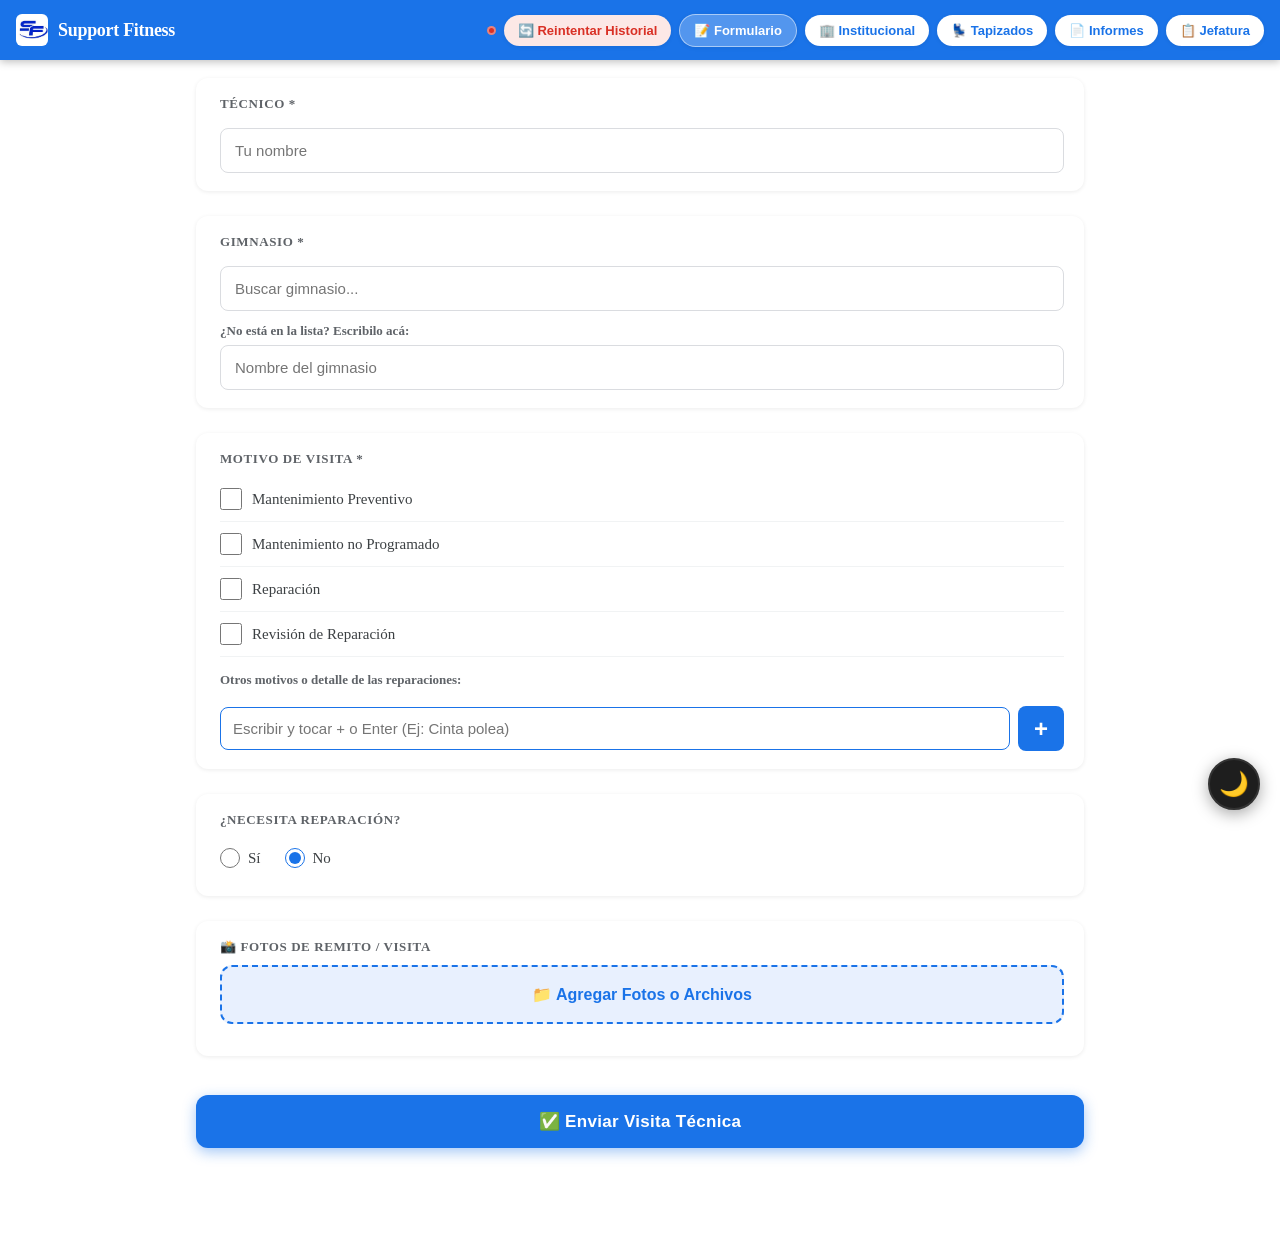
==== www/index.html @ d3eea066 "Add files via upload" ====
<!DOCTYPE html>
<html lang="es">
<head>
    <meta charset="UTF-8">
    <meta name="viewport" content="width=device-width, initial-scale=1.0, viewport-fit=cover">
    <meta name="theme-color" content="#1a73e8">
    <meta name="mobile-web-app-capable" content="yes">
    <meta name="apple-mobile-web-app-capable" content="yes">
    <meta name="apple-mobile-web-app-status-bar-style" content="default">
    <title>Visitas Técnicas - Support Fitness</title>
    <link rel="icon" href="assets/logo.jpeg">
    <link rel="stylesheet" href="style.css">
    <script src="nav.js"></script>
    <script src="app.js" defer></script>
</head>
<body>

    <!-- ===== FORMULARIO TÉCNICOS ===== -->
    <main class="layout-principal vista" id="vista-formulario">
        <div class="container">

            <button id="btn-historial-movil" class="btn-submit"
                    style="display:none; margin-top:0; margin-bottom:20px; background:#e8f0fe; color:#1a73e8;" disabled>
                ⏳ Cargando historial...
            </button>

            <form id="visitaForm" onsubmit="return false;">

                <div class="card" id="card-tecnico" style="margin-bottom:25px;">
                    <h3>Técnico *</h3>
                    <input type="text" id="tecnico" placeholder="Tu nombre" required autocomplete="name">
                </div>

                <div class="card" id="card-gimnasio" style="margin-bottom:25px;">
                    <h3>Gimnasio *</h3>
                    <div class="buscador-container">
                        <div id="ghost"></div>
                        <input type="text" id="buscador" placeholder="Buscar gimnasio..."
                               oninput="filtrar()" onfocus="filtrar()" autocomplete="off" inputmode="search">
                    </div>
                    <div id="lista"></div>
                    <label style="display:block; margin-top:12px; font-size:13px; color:#5f6368; font-weight:600;">
                        ¿No está en la lista? Escribilo acá:
                    </label>
                    <input type="text" id="otroGimnasio" placeholder="Nombre del gimnasio">
                </div>

                <div class="card" id="card-motivo" style="margin-bottom:25px;">
                    <h3>Motivo de Visita *</h3>
                    <label class="motivo-label">
                        <input type="checkbox" value="Preventivo" class="motivo"> Mantenimiento Preventivo
                    </label>
                    <label class="motivo-label">
                        <input type="checkbox" value="No Programado" class="motivo"> Mantenimiento no Programado
                    </label>
                    <label class="motivo-label">
                        <input type="checkbox" value="Reparación" class="motivo"> Reparación
                    </label>
                    <label class="motivo-label">
                        <input type="checkbox" value="Revisión de Reparación" class="motivo"> Revisión de Reparación
                    </label>
                    <label style="display:block; margin-top:15px; font-size:13px; color:#5f6368; font-weight:600;">
                        Otros motivos o detalle de las reparaciones:
                    </label>
                    <div id="contenedor-otros-motivos"
                         style="display:flex; flex-direction:column; gap:8px; margin-bottom:10px; margin-top:8px;"></div>
                    <div style="display:flex; gap:8px; align-items:center;">
                        <input type="text" id="input-otro-motivo" placeholder="Escribir y tocar + o Enter (Ej: Cinta polea)"
                               style="flex:1; margin-top:0; padding:12px; border:1.5px solid #1a73e8; border-radius:8px;"
                               onkeydown="if(event.key==='Enter'){event.preventDefault();agregarOtroMotivo();}">
                        <button type="button" onclick="agregarOtroMotivo()"
                                style="background:#1a73e8; color:white; border:none; border-radius:8px;
                                       padding:0 16px; height:45px; font-weight:bold; font-size:24px; cursor:pointer;">+</button>
                    </div>
                    <input type="hidden" id="otroMotivo" value="">
                </div>

                <div class="card">
                    <h3>¿Necesita reparación?</h3>
                    <label class="reparacion-label">
                        <input type="radio" name="reparacion" value="Si"> Sí
                    </label>
                    <label class="reparacion-label">
                        <input type="radio" name="reparacion" value="No" checked> No
                    </label>
                    <div id="box-tapizado" style="display:none; margin-top:14px; padding-top:14px; border-top:1px dashed #dadce0;">
                        <h3 style="color:#1a73e8;">¿Necesita tapizado?</h3>
                        <label class="reparacion-label">
                            <input type="radio" name="tapizado" value="Si"> Sí
                        </label>
                        <label class="reparacion-label">
                            <input type="radio" name="tapizado" value="No" checked> No
                        </label>
                    </div>
                </div>

                <div class="card" id="card-archivo">
                    <h3>📸 Fotos de Remito / Visita</h3>
                    <input type="file" id="archivo-oculto" multiple accept="image/*,.pdf" style="display:none;">
                    <button type="button" class="btn-archivo"
                            onclick="document.getElementById('archivo-oculto').click()">
                        📁 Agregar Fotos o Archivos
                    </button>
                    <div id="lista-archivos" style="margin-top:14px;"></div>
                </div>

                <button type="button" id="btnEnviar" class="btn-submit" onclick="validarYEnviar()">
                    ✅ Enviar Visita Técnica
                </button>

            </form>
            <div id="status" class="status"></div>
        </div>
    </main>

    <!-- ===== MODAL HISTORIAL ANUAL ===== -->
    <div id="modalRegistro" class="modal-overlay">
        <div class="modal-content">
            <div class="modal-header">
                <button class="cal-nav-btn" id="btn-prev" onclick="cambiarAño(-1)">◀</button>
                <h2 id="modal-titulo" style="margin:0; font-size:20px; color:#1a73e8;">PERIODO</h2>
                <button class="cal-nav-btn" id="btn-next" onclick="cambiarAño(1)">▶</button>
                <span class="close-btn" onclick="cerrarRegistro()"
                      style="position:relative; top:0; right:0; margin-left:auto;">&times;</span>
            </div>
            <div id="contenido-registro"></div>
        </div>
    </div>

    <!-- ===== MODALES GENÉRICOS ===== -->
    <div id="modalActualizacion" class="modal-sistema">
        <div class="modal-sistema-box">
            <div class="modal-sistema-titulo" style="color:#1a73e8;">💡 Actualización Disponible</div>
            <div class="modal-sistema-msg">Hay una nueva versión con mejoras. ¿Querés descargarla ahora?</div>
            <div class="modal-sistema-btns">
                <button onclick="document.getElementById('modalActualizacion').style.display='none'"
                        class="btn-modal-secundario">Cancelar</button>
                <a id="linkDescargaApk" href="#" class="btn-modal-primario">⬇️ Actualizar</a>
            </div>
        </div>
    </div>

    <div id="modalConfirmacion" class="modal-sistema">
        <div class="modal-sistema-box">
            <div class="modal-sistema-titulo" style="color:#d93025;">⚠️ Confirmación</div>
            <div class="modal-sistema-msg" id="msg-confirmacion"></div>
            <div class="modal-sistema-btns">
                <button onclick="cerrarConfirmacion(false)" class="btn-modal-secundario">Cancelar</button>
                <button onclick="cerrarConfirmacion(true)" class="btn-modal-peligro">¡Sí, seguro!</button>
            </div>
        </div>
    </div>

    <div id="modalAlerta" class="modal-sistema">
        <div class="modal-sistema-box">
            <div class="modal-sistema-titulo" style="color:#1a73e8;">ℹ️ Aviso</div>
            <div class="modal-sistema-msg" id="msg-alerta"></div>
            <div class="modal-sistema-btns">
                <button onclick="document.getElementById('modalAlerta').style.display='none'"
                        class="btn-modal-primario">Entendido</button>
            </div>
        </div>
    </div>

    <button class="btn-flotante-dark" id="btn-dark-mode" onclick="NavBar.toggleDarkMode()" title="Modo Oscuro">🌙</button>

    <script>
        // Indicador online/offline
        function actualizarDotConexion() {
            const dot = document.getElementById('nav-dot');
            if (dot) dot.classList.toggle('offline', !navigator.onLine);
        }
        window.addEventListener('online',  actualizarDotConexion);
        window.addEventListener('offline', actualizarDotConexion);
        actualizarDotConexion();

        // Badge de visitas pendientes de sincronizar
        function actualizarBadgePendientes(cantidad) {
            const badge = document.getElementById('badge-pendientes');
            if (!badge) return;
            if (cantidad > 0) { badge.textContent = cantidad + ' pendiente(s)'; badge.classList.add('visible'); }
            else { badge.classList.remove('visible'); }
        }

        // Auto-guardado del borrador del formulario
        let autoSaveTimer;
        function iniciarAutoSave() {
            clearTimeout(autoSaveTimer);
            autoSaveTimer = setTimeout(() => {
                const t = document.getElementById('tecnico')?.value;
                const g = document.getElementById('otroGimnasio')?.value;
                const m = document.getElementById('otroMotivo')?.value;
                if (t || g || m) {
                    localStorage.setItem('borrador_visita', JSON.stringify({ tecnico: t, otroGim: g, otroMotivo: m }));
                }
            }, 2000);
        }

        document.addEventListener('DOMContentLoaded', () => {
            // Restaurar borrador si existe
            try {
                const b = JSON.parse(localStorage.getItem('borrador_visita') || 'null');
                if (b) {
                    if (b.tecnico   && !document.getElementById('tecnico').value)
                        document.getElementById('tecnico').value = b.tecnico;
                    if (b.otroGim)   document.getElementById('otroGimnasio').value = b.otroGim;
                    if (b.otroMotivo) document.getElementById('otroMotivo').value  = b.otroMotivo;
                }
            } catch(e) {}
            ['tecnico','otroGimnasio','otroMotivo'].forEach(id => {
                document.getElementById(id)?.addEventListener('input', iniciarAutoSave);
            });
        });
    </script>
</body>
</html>
---- www/style.css ----
@import url('https://fonts.googleapis.com/css2?family=Nunito:wght@400;600;700;800&display=swap');

/* ============================================================
   ANIMACIONES GLOBALES
   ============================================================ */
@keyframes fadeUp {
    from { opacity: 0; transform: translateY(14px); }
    to   { opacity: 1; transform: translateY(0); }
}
@keyframes fadeIn {
    from { opacity: 0; }
    to   { opacity: 1; }
}
@keyframes slideDown {
    from { opacity: 0; transform: translateY(-10px); }
    to   { opacity: 1; transform: translateY(0); }
}
@keyframes scaleIn {
    from { opacity: 0; transform: scale(0.94); }
    to   { opacity: 1; transform: scale(1); }
}
@keyframes glowPulse {
    0%, 100% { box-shadow: 0 0 0 0 rgba(26,115,232,0.2); }
    50%       { box-shadow: 0 0 0 8px rgba(26,115,232,0); }
}
@keyframes shimmer {
    0%   { background-position: -200% 0; }
    100% { background-position: 200% 0; }
}

:root {
    --azul:       #1a73e8;
    --azul-dark:  #1155cc;
    --azul-light: #e8f0fe;
    --verde:      #0f9d58;
    --verde-dark: #0b7a42;
    --verde-light:#e6f4ea;
    --rojo:       #d93025;
    --rojo-light: #fce8e6;
    --amarillo:   #f9ab00;
    --gris-fondo: #f0f2f5;
    --gris-borde: #dadce0;
    --gris-texto: #3c4043;
    --gris-sub:   #5f6368;
    --blanco:     #ffffff;
    --sombra-s:   0 1px 4px rgba(0,0,0,0.08);
    --sombra-m:   0 2px 10px rgba(0,0,0,0.1);
    --sombra-l:   0 4px 20px rgba(0,0,0,0.15);
    --radio-s:    8px;
    --radio-m:    12px;
    --radio-l:    20px;
    --nav-h:      60px;
    --bottom-nav-h: 68px; /* espacio para barra inferior en mobile */
    --transition: 0.2s cubic-bezier(0.4, 0, 0.2, 1);
}

*, *::before, *::after { box-sizing: border-box; margin: 0; padding: 0; }
html { scroll-behavior: smooth; -webkit-tap-highlight-color: transparent; overflow-x: hidden; }
.top-nav {
    position: sticky;
    top: 0;
    z-index: 200;
    width: 100%;
    height: var(--nav-h);
    background: var(--azul);
    display: flex;
    align-items: center;
    justify-content: space-between;
    padding: 0 16px;
    box-shadow: 0 2px 8px rgba(0,0,0,0.25);
    gap: 10px;
}

.nav-logo {
    font-size: 17px;
    font-weight: 800;
    color: white;
    letter-spacing: -0.3px;
    white-space: nowrap;
    flex-shrink: 0;
}

.nav-derecha {
    display: flex;
    align-items: center;
    gap: 8px;
    margin-left: auto;
}

/* Indicador online/offline */
.nav-status-dot {
    width: 9px;
    height: 9px;
    border-radius: 50%;
    background: #4caf50;
    border: 2px solid rgba(255,255,255,0.4);
    flex-shrink: 0;
    transition: background var(--transition);
}
.nav-status-dot.offline { background: var(--rojo) !important; animation: parpadeo 1.5s infinite; }

/* Badge de pendientes */
.pendientes-badge {
    display: none;
    background: var(--amarillo);
    color: #000;
    font-size: 11px;
    font-weight: 800;
    padding: 2px 7px;
    border-radius: 20px;
    animation: pulse 2s infinite;
}
.pendientes-badge.visible { display: inline; }
@keyframes pulse { 0%,100%{transform:scale(1)} 50%{transform:scale(1.07)} }

.btn-volver {
    background: rgba(255,255,255,0.15);
    color: white;
    border: 1px solid rgba(255,255,255,0.4);
    padding: 8px 14px;
    border-radius: var(--radio-l);
    font-weight: 700;
    font-size: 13px;
    cursor: pointer;
    display: none;
    align-items: center;
    gap: 5px;
    transition: background var(--transition);
    white-space: nowrap;
}
.btn-volver:active { background: rgba(255,255,255,0.3); }

.btn-jefe {
    background: white;
    color: var(--azul);
    border: none;
    padding: 8px 14px;
    border-radius: var(--radio-l);
    font-weight: 700;
    font-size: 13px;
    cursor: pointer;
    display: flex;
    align-items: center;
    gap: 5px;
    box-shadow: var(--sombra-s);
    transition: transform var(--transition), box-shadow var(--transition);
    white-space: nowrap;
}
.btn-jefe:active { transform: scale(0.95); box-shadow: none; }

/* ============================================================
   LAYOUT PRINCIPAL
   ============================================================ */
.layout-principal {
    display: flex;
    width: 100%;
    max-width: 920px;
    gap: 20px;
    align-items: flex-start;
    margin: 0 auto;
    padding: 18px 16px;
    padding-bottom: calc(var(--bottom-nav-h) + 10px);
}

.container {
    flex: 1;
    min-width: 0;
}

.panel-lateral {
    width: 155px;
    flex-shrink: 0;
    display: flex;
    flex-direction: column;
    gap: 10px;
}

#contenedor-meses { display: flex; flex-direction: column; gap: 8px; }

.btn-toggle-historial {
    display: none;
    background: white;
    color: var(--gris-texto);
    padding: 13px 16px;
    border: 1px solid var(--gris-borde);
    border-radius: var(--radio-m);
    font-weight: 700;
    font-size: 14px;
    cursor: pointer;
    width: 100%;
    text-align: center;
    box-shadow: var(--sombra-s);
    transition: background var(--transition);
}
.btn-toggle-historial:active { background: var(--gris-fondo); }

.btn-mes {
    background: white;
    color: var(--gris-sub);
    padding: 11px 14px;
    border: 1px solid var(--gris-borde);
    border-radius: var(--radio-m);
    font-weight: 700;
    font-size: 13px;
    cursor: pointer;
    box-shadow: var(--sombra-s);
    text-align: center;
    transition: all var(--transition);
    width: 100%;
    position: relative;
    overflow: hidden;
}
.btn-mes-actual {
    background: var(--verde);
    color: white;
    border-color: var(--verde);
    box-shadow: 0 2px 8px rgba(15,157,88,0.3);
}
.btn-mes:active { transform: scale(0.97); }

/* ============================================================
   CARDS DEL FORMULARIO
   ============================================================ */
.card {
    background: var(--blanco);
    padding: 18px 20px;
    margin-bottom: 25px;
    border-radius: var(--radio-m);
    box-shadow: var(--sombra-s);
    border-left: 4px solid transparent;
    transition: border-color var(--transition), box-shadow var(--transition), background var(--transition), transform var(--transition);
    animation: scaleIn 0.3s cubic-bezier(0.34, 1.4, 0.64, 1) both;
}
.card:hover {
    transform: translateY(-2px);
    box-shadow: var(--sombra-m);
}
.card:focus-within {
    border-left-color: var(--azul);
    box-shadow: var(--sombra-m);
}
.card#card-motivo { border-left-color: transparent; }
.card#card-archivo { border-left-color: transparent; }

h3 {
    font-size: 13px;
    font-weight: 800;
    color: var(--gris-sub);
    text-transform: uppercase;
    letter-spacing: 0.6px;
    margin-bottom: 10px;
}

/* ============================================================
   INPUTS
   ============================================================ */
input[type="text"],
input[type="number"],
input[type="password"],
#buscador {
    width: 100%;
    padding: 13px 14px;
    margin-top: 6px;
    border: 1.5px solid var(--gris-borde);
    border-radius: var(--radio-s);
    font-size: 15px;
    color: var(--gris-texto);
    background: var(--blanco);
    transition: border-color var(--transition), box-shadow var(--transition);
}
input[type="text"]:focus,
input[type="number"]:focus,
input[type="password"]:focus,
#buscador:focus {
    outline: none;
    border-color: var(--azul);
    box-shadow: 0 0 0 3px rgba(26,115,232,0.12);
}
.error-input {
    border: 2px solid var(--rojo) !important;
    background: var(--rojo-light);
    animation: shake 0.4s;
}
@keyframes shake {
    0%   { transform: translateX(0); }
    25%  { transform: translateX(-5px); }
    75%  { transform: translateX(5px); }
    100% { transform: translateX(0); }
}

/* --- Buscador con ghost --- */
.buscador-container { position: relative; }
#ghost {
    position: absolute;
    top: 0; left: 0;
    width: 100%;
    padding: 13px 14px;
    margin-top: 6px;
    border: 1.5px solid transparent;
    font-size: 15px;
    color: #bbb;
    pointer-events: none;
    white-space: nowrap;
    overflow: hidden;
    z-index: 0;
}
#buscador { background: transparent; position: relative; z-index: 1; }

#lista {
    max-height: 200px;
    overflow-y: auto;
    border: 1.5px solid var(--gris-borde);
    border-top: none;
    border-radius: 0 0 var(--radio-s) var(--radio-s);
    background: var(--blanco);
    display: none;
    position: absolute;
    width: calc(100% - 40px);
    z-index: 50;
    box-shadow: var(--sombra-m);
}
.gym-list-item {
    padding: 13px 15px;
    cursor: pointer;
    border-bottom: 1px solid #f1f3f4;
    font-size: 14px;
    color: var(--gris-texto);
    transition: background var(--transition);
}
.gym-list-item:hover, .gym-list-item:active { background: var(--azul-light); }
.gym-list-item:last-child { border-bottom: none; }

/* ============================================================
   CHECKBOXES Y RADIOS - TÁCTILES
   ============================================================ */
.motivo-label {
    display: flex;
    align-items: center;
    padding: 11px 0;
    font-size: 15px;
    color: var(--gris-texto);
    cursor: pointer;
    border-bottom: 1px solid #f1f3f4;
    gap: 10px;
}
.motivo-label:last-of-type { border-bottom: none; }

.reparacion-label {
    display: inline-flex;
    align-items: center;
    padding: 10px 20px 10px 0;
    font-size: 15px;
    color: var(--gris-texto);
    cursor: pointer;
    gap: 8px;
}

input[type="checkbox"] {
    width: 22px;
    height: 22px;
    accent-color: var(--azul);
    cursor: pointer;
    flex-shrink: 0;
    margin: 0;
}
input[type="radio"] {
    width: 20px;
    height: 20px;
    accent-color: var(--azul);
    cursor: pointer;
    margin: 0;
}

/* ============================================================
   ARCHIVOS / FOTOS
   ============================================================ */
.btn-archivo {
    width: 100%;
    background: var(--azul-light);
    color: var(--azul);
    border: 2px dashed var(--azul);
    padding: 18px;
    border-radius: var(--radio-m);
    font-weight: 700;
    font-size: 16px;
    cursor: pointer;
    transition: background var(--transition);
    display: flex;
    align-items: center;
    justify-content: center;
    gap: 8px;
}
.btn-archivo:active { background: #d2e3fc; }

.archivo-item {
    display: flex;
    justify-content: space-between;
    align-items: center;
    background: var(--gris-fondo);
    padding: 11px 14px;
    border-radius: var(--radio-s);
    font-size: 13px;
    border: 1px solid var(--gris-borde);
    margin-bottom: 8px;
}
.archivo-item-name {
    text-overflow: ellipsis;
    overflow: hidden;
    white-space: nowrap;
    max-width: 80%;
    color: var(--gris-texto);
    font-weight: 600;
    font-size: 13px;
}
.archivo-item-delete {
    color: var(--rojo);
    font-weight: 900;
    cursor: pointer;
    width: 28px;
    height: 28px;
    display: flex;
    justify-content: center;
    align-items: center;
    background: var(--rojo-light);
    border-radius: 50%;
    font-size: 14px;
    flex-shrink: 0;
}

/* ============================================================
   BOTÓN ENVIAR - STICKY EN MOBILE
   ============================================================ */
.btn-submit-wrapper {
    position: sticky;
    bottom: calc(var(--bottom-nav-h) + 10px);
    z-index: 50;
    pointer-events: none;
}

button.btn-submit {
    background: var(--azul);
    color: white;
    padding: 16px;
    border: none;
    border-radius: var(--radio-m);
    cursor: pointer;
    width: 100%;
    font-size: 17px;
    font-weight: 800;
    margin-top: 14px;
    box-shadow: 0 4px 14px rgba(26,115,232,0.4);
    transition: transform var(--transition), box-shadow var(--transition), background var(--transition);
    pointer-events: all;
    letter-spacing: 0.3px;
    position: relative;
    overflow: hidden;
}
button.btn-submit::after {
    content: '';
    position: absolute;
    inset: 0;
    background: linear-gradient(90deg, transparent 0%, rgba(255,255,255,0.15) 50%, transparent 100%);
    transform: translateX(-100%);
    transition: transform 0.5s ease;
}
button.btn-submit:hover::after { transform: translateX(100%); }
button.btn-submit:hover { box-shadow: 0 6px 20px rgba(26,115,232,0.5); transform: translateY(-1px); }
button.btn-submit:active { transform: scale(0.98) translateY(0); box-shadow: 0 2px 6px rgba(26,115,232,0.3); }
button.btn-submit:disabled { background: var(--gris-borde); color: #999; box-shadow: none; cursor: not-allowed; transform: none; }

/* ============================================================
   STATUS / ALERTAS INLINE
   ============================================================ */
.status {
    text-align: center;
    margin-top: 16px;
    font-weight: 700;
    font-size: 15px;
    padding: 13px 16px;
    border-radius: var(--radio-s);
    display: none;
    opacity: 0;
    transition: opacity 0.35s ease;
    line-height: 1.4;
}
.status.mostrar { display: block; opacity: 1; }
.status.cargando { color: var(--azul); background: var(--azul-light); border: 1px solid #aecbfa; }
.status.exito    { color: var(--verde-dark); background: var(--verde-light); border: 1px solid #a8d5b5; }
.status.error    { color: var(--rojo); background: var(--rojo-light); border: 1px solid #f28b82; }

/* ============================================================
   TAPIZADOS
   ============================================================ */
#vista-tapizados {
    display: none;
    width: 100%;
    max-width: 820px;
    margin: 0 auto;
    padding: 18px 16px;
    padding-bottom: calc(var(--bottom-nav-h) + 10px);
}

.select-moderno,
.select-moderno-verde {
    width: 100%;
    appearance: none;
    -webkit-appearance: none;
    background-color: var(--blanco);
    border-radius: var(--radio-s);
    padding: 14px 38px 14px 14px;
    font-size: 15px;
    font-weight: 700;
    box-shadow: var(--sombra-s);
    cursor: pointer;
    background-repeat: no-repeat;
    background-position: right 14px center;
    background-size: 14px auto;
    transition: all var(--transition);
    color: var(--azul);
    border: 2px solid var(--azul);
}
.select-moderno { background-image: url("data:image/svg+xml;charset=US-ASCII,%3Csvg xmlns%3D%22http%3A%2F%2Fwww.w3.org%2F2000%2Fsvg%22 width%3D%22292%22 height%3D%22292%22%3E%3Cpath fill%3D%22%231a73e8%22 d%3D%22M287 69.4a17.6 17.6 0 0 0-13-5.4H18.4c-5 0-9.3 1.8-12.9 5.4A17.6 17.6 0 0 0 0 82.2c0 5 1.8 9.3 5.4 12.9l128 127.9c3.6 3.6 7.8 5.4 12.8 5.4s9.2-1.8 12.8-5.4L287 95c3.5-3.5 5.4-7.8 5.4-12.8 0-5-1.9-9.2-5.5-12.8z%22%2F%3E%3C%2Fsvg%3E"); }
.select-moderno-verde { border-color: var(--verde); color: var(--verde-dark); background-image: url("data:image/svg+xml;charset=US-ASCII,%3Csvg xmlns%3D%22http%3A%2F%2Fwww.w3.org%2F2000%2Fsvg%22 width%3D%22292%22 height%3D%22292%22%3E%3Cpath fill%3D%22%23188038%22 d%3D%22M287 69.4a17.6 17.6 0 0 0-13-5.4H18.4c-5 0-9.3 1.8-12.9 5.4A17.6 17.6 0 0 0 0 82.2c0 5 1.8 9.3 5.4 12.9l128 127.9c3.6 3.6 7.8 5.4 12.8 5.4s9.2-1.8 12.8-5.4L287 95c3.5-3.5 5.4-7.8 5.4-12.8 0-5-1.9-9.2-5.5-12.8z%22%2F%3E%3C%2Fsvg%3E"); }
.select-moderno:focus, .select-moderno-verde:focus { outline: none; box-shadow: 0 0 0 3px rgba(26,115,232,0.15); }

.tapizado-item {
    display: flex;
    align-items: flex-start;
    background: var(--blanco);
    padding: 18px;
    border: 1px solid var(--gris-borde);
    border-radius: var(--radio-m);
    margin-bottom: 14px;
    box-shadow: var(--sombra-s);
    gap: 18px;
}
.foto-container { width: 150px; position: relative; flex-shrink: 0; }
.foto-preview {
    width: 100%;
    height: 115px;
    object-fit: cover;
    border-radius: var(--radio-s);
    border: 1px solid var(--gris-borde);
    background: var(--gris-fondo);
}
.unidad-badge {
    position: absolute;
    top: -8px; left: -8px;
    background: var(--gris-texto);
    color: white;
    padding: 4px 8px;
    font-size: 11px;
    font-weight: 800;
    border-radius: 12px;
}
.zoom-btn {
    position: absolute;
    top: 5px; right: 5px;
    background: rgba(255,255,255,0.92);
    border: none;
    padding: 5px 8px;
    border-radius: 6px;
    cursor: pointer;
    font-size: 14px;
    font-weight: 700;
    color: var(--gris-texto);
    box-shadow: var(--sombra-s);
}
.tap-input-box { flex: 1; display: flex; flex-direction: column; gap: 8px; min-width: 0; }
.inputs-grid { display: grid; grid-template-columns: 1fr 2fr; gap: 12px; align-items: end; }
.photo-total {
    background: var(--azul-light);
    padding: 8px 12px;
    border-radius: var(--radio-s);
    text-align: right;
    font-size: 15px;
    font-weight: 800;
    color: var(--azul);
}

.input-edit-precio {
    border: 1.5px solid var(--gris-borde);
    padding: 9px 12px;
    border-radius: var(--radio-s);
    font-weight: 700;
    font-size: 17px;
    width: 130px;
    text-align: right;
    color: var(--verde-dark);
}
.pres-actions { display: flex; gap: 10px; justify-content: flex-end; margin-top: 8px; flex-wrap: wrap; }
.btn-edit {
    background: var(--amarillo);
    color: #000;
    border: none;
    padding: 11px 18px;
    border-radius: var(--radio-s);
    cursor: pointer;
    font-weight: 700;
    font-size: 14px;
    transition: opacity var(--transition);
}
.btn-send {
    background: var(--verde);
    color: white;
    border: none;
    padding: 11px 18px;
    border-radius: var(--radio-s);
    cursor: pointer;
    font-weight: 700;
    font-size: 14px;
    transition: opacity var(--transition);
}
.btn-edit:hover, .btn-send:hover { opacity: 0.85; }
.btn-edit:active, .btn-send:active { transform: scale(0.97); }

/* ============================================================
   JEFATURA / KPI / CALENDARIO
   ============================================================ */
#vista-jefatura {
    display: none;
    width: 100%;
    max-width: 1200px;
    margin: 0 auto;
    padding: 18px 16px;
    padding-bottom: calc(var(--bottom-nav-h) + 10px);
}

.kpi-container {
    display: flex;
    gap: 12px;
    margin-bottom: 18px;
    flex-wrap: wrap;
    justify-content: center;
}
.kpi-card {
    background: var(--blanco);
    padding: 16px;
    border-radius: var(--radio-m);
    box-shadow: var(--sombra-s);
    flex: 1;
    min-width: 130px;
    text-align: center;
    border-top: 3px solid var(--azul);
}
.kpi-title {
    font-size: 10px;
    font-weight: 800;
    color: var(--gris-sub);
    text-transform: uppercase;
    letter-spacing: 0.8px;
    margin-bottom: 6px;
}
.kpi-value { font-size: 26px; color: var(--azul); font-weight: 800; }

.cal-header {
    display: flex;
    justify-content: space-between;
    align-items: center;
    background: var(--blanco);
    padding: 14px 18px;
    border-radius: var(--radio-m) var(--radio-m) 0 0;
    border-bottom: 2px solid var(--gris-fondo);
    box-shadow: var(--sombra-s);
}
.cal-nav-btn {
    background: var(--azul-light);
    border: none;
    font-size: 18px;
    color: var(--azul);
    cursor: pointer;
    padding: 8px 16px;
    border-radius: var(--radio-s);
    font-weight: 700;
    transition: background var(--transition);
}
.cal-nav-btn:active { background: #c5d9f9; }
.cal-title { font-size: 18px; color: var(--gris-texto); font-weight: 800; }

.calendario-wrapper {
    width: 100%;
    overflow-x: auto;
    background: var(--blanco);
    border-radius: 0 0 var(--radio-m) var(--radio-m);
    box-shadow: var(--sombra-s);
    -webkit-overflow-scrolling: touch;
}
.calendario-grid {
    display: grid;
    grid-template-columns: repeat(7, minmax(120px, 1fr));
    border-left: 1px solid #eee;
    border-top: 1px solid #eee;
    min-width: 750px;
}
.cal-dia-header {
    background: var(--azul);
    color: white;
    text-align: center;
    padding: 10px;
    font-weight: 800;
    font-size: 13px;
    border-right: 1px solid rgba(255,255,255,0.15);
    border-bottom: 1px solid #eee;
}
.cal-celda {
    min-height: 110px;
    padding: 8px;
    border-right: 1px solid #eee;
    border-bottom: 1px solid #eee;
    background: var(--blanco);
    display: flex;
    flex-direction: column;
    gap: 4px;
}
.cal-celda.empty { background: #fafafa; }
.cal-numero { font-weight: 700; font-size: 14px; color: #aaa; margin-bottom: 4px; }
.tec-badge {
    background: #eef1fb;
    border-left: 4px solid #3f51b5;
    padding: 5px 7px;
    border-radius: 4px;
    font-size: 11px;
    display: flex;
    flex-direction: column;
}
.tec-name { font-weight: 800; color: #3f51b5; font-size: 12px; }
.tec-details { color: var(--gris-sub); margin-top: 1px; font-size: 11px; }

/* ============================================================
   MODALES
   ============================================================ */
.modal-overlay {
    display: none;
    position: fixed;
    top: 0; left: 0;
    width: 100%; height: 100%;
    background: rgba(0,0,0,0.65);
    z-index: 2000;
    justify-content: center;
    align-items: center;
    opacity: 0;
    transition: opacity 0.25s ease;
    -webkit-backdrop-filter: blur(2px);
    backdrop-filter: blur(2px);
}
.modal-overlay.mostrar { display: flex; opacity: 1; }
.modal-content {
    background: var(--blanco);
    width: 95%;
    max-width: 500px;
    border-radius: var(--radio-l);
    padding: 28px 24px;
    position: relative;
    transform: scale(0.92) translateY(10px);
    transition: transform 0.25s cubic-bezier(0.34, 1.56, 0.64, 1);
    display: flex;
    flex-direction: column;
    text-align: center;
    max-height: 90vh;
    box-shadow: var(--sombra-l);
}
.modal-overlay.mostrar .modal-content { transform: scale(1) translateY(0); }

.close-btn {
    position: absolute;
    top: 14px; right: 18px;
    font-size: 28px;
    cursor: pointer;
    color: var(--gris-sub);
    font-weight: 700;
    line-height: 1;
    z-index: 10;
    transition: color var(--transition);
}
.close-btn:hover { color: var(--rojo); }

/* MODAL HISTORIAL ANUAL */
#modalRegistro .modal-content {
    max-width: 1020px;
    height: 90vh;
    text-align: left;
    padding: 18px 10px;
}
.modal-header {
    display: flex;
    justify-content: center;
    align-items: center;
    gap: 14px;
    margin-bottom: 14px;
    position: sticky;
    top: 0;
    background: var(--blanco);
    padding: 0 10px 12px;
    z-index: 25;
    border-bottom: 1px solid var(--gris-fondo);
}
#contenido-registro { flex: 1; overflow-y: auto; -webkit-overflow-scrolling: touch; padding: 0 5px; }

/* Tabla estilo Excel */
.zona-container { overflow-x: auto; margin-bottom: 28px; box-shadow: var(--sombra-s); background: var(--blanco); border-radius: var(--radio-s); }
.excel-table { width: max-content; min-width: 100%; border-collapse: separate; border-spacing: 0; font-family: 'Segoe UI', Arial, sans-serif; font-size: 12px; }
.excel-table th, .excel-table td { border-bottom: 1px solid #ddd; border-right: 1px solid #ddd; padding: 9px 5px; text-align: center; background: var(--blanco); }
.excel-table tr:first-child th { border-top: 1px solid #ddd; }
.excel-table th:first-child, .excel-table td:first-child { border-left: 1px solid #ddd; }
.excel-table th { font-weight: 700; text-transform: uppercase; }
.excel-header-row th { background: var(--blanco); color: #1155cc; font-size: 14px; border: 2px solid #ddd; }
.excel-subheader-row th { background: #f3f3f3; color: #000; }
.gym-number-cell { position: sticky; left: 0; z-index: 10; background: #f1f3f4 !important; width: 28px; font-weight: 700; outline: 1px solid #ccc; }
.gym-name-cell { position: sticky; left: 28px; z-index: 10; background: var(--blanco) !important; text-align: left !important; font-weight: 700; white-space: nowrap; max-width: 220px; overflow: hidden; text-overflow: ellipsis; outline: 1px solid #ccc; }
.excel-table thead th.gym-number-cell, .excel-table thead th.gym-name-cell { z-index: 20; background: #e8eaed !important; }
.cell-black { background: #3c4043 !important; color: #3c4043 !important; }
.cell-visit { background: #34a853 !important; color: white !important; font-weight: 700; }
.cell-b { background: #fce8d5 !important; color: #b45309 !important; font-weight: 700; }
.cell-t { background: #dbeafe !important; color: #1d4ed8 !important; font-weight: 700; }
body.dark-mode .cell-b { background: rgba(180,83,9,0.25) !important; color: #fcd34d !important; }
body.dark-mode .cell-t { background: rgba(29,78,216,0.25) !important; color: #93c5fd !important; }
body.dark-mode .cell-black { background: #111 !important; color: #111 !important; }
body.dark-mode .cell-visit { background: #166534 !important; color: #86efac !important; }
.zona-header-btn {
    display: none;
    width: 100%;
    background: var(--azul);
    color: white;
    padding: 14px 16px;
    font-size: 15px;
    font-weight: 700;
    text-align: left;
    border: none;
    border-radius: var(--radio-s);
    margin-bottom: 8px;
    cursor: pointer;
    box-shadow: var(--sombra-s);
}

/* ============================================================
   LUPA (zoom de fotos)
   ============================================================ */
.modal-lupa {
    display: none;
    position: fixed;
    top: 0; left: 0;
    width: 100%; height: 100%;
    background: rgba(0,0,0,0.88);
    z-index: 3000;
    justify-content: center;
    align-items: center;
}
.lupa-close {
    position: absolute;
    top: 18px; right: 20px;
    color: white;
    font-size: 38px;
    cursor: pointer;
    font-weight: 300;
    line-height: 1;
}
#imgLupa { max-width: 92%; max-height: 90vh; border-radius: var(--radio-s); box-shadow: var(--sombra-l); }

/* ============================================================
   BARRA DE NAVEGACIÓN INFERIOR (mobile-first)
   ============================================================ */
.bottom-nav {
    display: none; /* se activa en mobile */
    position: fixed;
    bottom: 0; left: 0; right: 0;
    height: var(--bottom-nav-h);
    background: var(--blanco);
    border-top: 1px solid var(--gris-borde);
    z-index: 300;
    box-shadow: 0 -2px 12px rgba(0,0,0,0.1);
    padding-bottom: env(safe-area-inset-bottom, 0px);
}
.bottom-nav-inner {
    display: flex;
    height: 100%;
    align-items: center;
    justify-content: space-evenly; /* Distribuye el espacio sobrante equitativamente */
    gap: 35px; /* Fuerza una separación mínima entre iconos */
    padding: 0 15px;
}
.bottom-nav-btn {
    flex: 1;
    display: flex;
    flex-direction: column;
    align-items: center;
    justify-content: center;
    gap: 3px;
    background: none;
    border: none;
    cursor: pointer;
    font-size: 11px;
    font-weight: 700;
    color: var(--gris-sub);
    padding: 6px 0;
    transition: color var(--transition), background var(--transition);
    position: relative;
}
.bottom-nav-btn .bnav-icon { font-size: 22px; transition: transform var(--transition); }
.bottom-nav-btn.activo { color: var(--azul); }
.bottom-nav-btn.activo .bnav-icon { transform: scale(1.15); }
.bottom-nav-btn:active { background: var(--azul-light); }
.bnav-badge {
    position: absolute;
    top: 6px; right: calc(50% - 22px);
    background: var(--rojo);
    color: white;
    font-size: 9px;
    font-weight: 800;
    width: 16px;
    height: 16px;
    border-radius: 50%;
    display: none;
    align-items: center;
    justify-content: center;
    border: 2px solid white;
}
.bnav-badge.visible { display: flex; }

/* ============================================================
   TRANSICIONES DE VISTA
   ============================================================ */
.vista {
    animation: fadeUp 0.28s ease both;
}
@keyframes fadeUp {
    from { opacity: 0; transform: translateY(14px); }
    to   { opacity: 1; transform: translateY(0); }
}

/* ============================================================
   RESPONSIVO
   ============================================================ */
@media (max-width: 768px) {
    /* ⚡ CORRECCIÓN: EL MARGEN SUPERIOR PARA LA HORA SOLO EN CELULAR ⚡ */
    .top-nav {
        height: var(--nav-h);
        padding-top: 0;
    }
    #btn-historial-movil {
        display: block !important;
    }
    /* Mostrar bottom nav, ocultar botones del top nav */
    .bottom-nav { display: flex; }
    .btn-jefe { display: none !important; }
    .btn-volver { display: none !important; }
    .nav-logo { font-size: 15px; }

    /* Layout formulario */
    /* Layout formulario */
    .layout-principal {
        flex-direction: column;
        align-items: stretch;
        padding: 12px 12px;
        /* ⚡ MUCHO MÁS ESPACIO ABAJO PARA PODER SCROLLEAR ⚡ */
        padding-bottom: 140px; 
    }
    .panel-lateral { width: 100%; order: -1; }
    #contenedor-meses {
        flex-direction: row;
        flex-wrap: wrap;
        justify-content: center;
        width: 100%;
        display: none;
        padding-top: 6px;
        gap: 8px;
    }
    #contenedor-meses.mostrar-en-movil { display: flex; }
    .btn-toggle-historial { display: block; }
    .btn-mes {
        flex: 1;
        max-width: 150px;
        padding: 10px;
        font-size: 13px;
    }

    /* Vista jefatura y tapizados */
    #vista-jefatura, #vista-tapizados {
        padding: 12px;
        /* ⚡ MUCHO MÁS ESPACIO ABAJO PARA PODER SCROLLEAR ⚡ */
        padding-bottom: 140px;
    }

    /* Tapizados en mobile */
    .tapizado-item { flex-direction: column; align-items: stretch; gap: 14px; padding: 14px; }
    .foto-container { width: 100%; display: flex; justify-content: center; }
    .foto-preview { width: 100%; max-width: 280px; height: 170px; }
    .inputs-grid { grid-template-columns: 1fr 1fr; }

    /* Zona header colapsable */
    .zona-header-btn { display: block; }
    .zona-tabla-wrapper { display: none; margin-bottom: 16px; }
    .zona-tabla-wrapper.activa { display: block; }

    /* Acciones presupuesto */
    .pres-actions { justify-content: stretch; flex-direction: column; }
    .btn-edit, .btn-send { width: 100%; text-align: center; padding: 13px; }

    /* KPI grid */
    .kpi-card { min-width: 110px; }

    /* ⚡ LAS CARDS SIGUEN TENIENDO LA SEPARACIÓN QUE QUERÍAS ⚡ */
    .card { padding: 16px; margin-bottom: 25px; }
}

@media (min-width: 769px) {
    /* En PC, el panel de botones superior sí se muestra */
    .bottom-nav { display: none; }
    .btn-jefe { display: flex !important; }
}

/* Soporte para iPhone notch / safe area */
@supports (padding: env(safe-area-inset-bottom)) {
    .bottom-nav {
        padding-bottom: env(safe-area-inset-bottom);
        height: calc(var(--bottom-nav-h) + env(safe-area-inset-bottom));
    }
}
/* ============================================================
   MODALES DE SISTEMA (Alertas, Confirmaciones, Actualización)
   ============================================================ */
.modal-sistema {
    display: none;
    position: fixed;
    top: 0; left: 0;
    width: 100%; height: 100%;
    background: rgba(0,0,0,0.7);
    z-index: 9999;
    justify-content: center;
    align-items: center;
    backdrop-filter: blur(2px);
}

.modal-sistema-box {
    background: #ffffff;
    padding: 30px;
    border-radius: 16px;
    text-align: center;
    max-width: 85%;
    width: 350px;
    box-shadow: 0 10px 25px rgba(0,0,0,0.2);
}

.modal-sistema-titulo { font-size: 20px; font-weight: 800; margin-bottom: 15px; }

.modal-sistema-msg { font-size: 15px; color: #5f6368; margin-bottom: 25px; line-height: 1.5; }

.modal-sistema-btns { display: flex; gap: 10px; justify-content: center; }

.btn-modal-secundario {
    padding: 12px 20px; background: #f1f3f4; color: #3c4043;
    border: none; border-radius: 8px; font-weight: 700; cursor: pointer; flex: 1; font-size: 15px;
}

.btn-modal-primario {
    padding: 12px 20px; background: #1a73e8; color: white;
    border: none; border-radius: 8px; font-weight: 700; cursor: pointer; flex: 1; text-decoration: none; font-size: 15px;
}

.btn-modal-peligro {
    padding: 12px 20px; background: #d93025; color: white;
    border: none; border-radius: 8px; font-weight: 700; cursor: pointer; flex: 1; font-size: 15px;
}
.grid-resenas {
    display: grid; /* REQUISITO: CSS GRID */
    grid-template-columns: repeat(auto-fit, minmax(250px, 1fr));
    gap: 15px;
    margin-top: 15px;
}
.resena-card {
    background: #f8f9fa;
    padding: 15px;
    border-radius: 8px;
    border-left: 4px solid #f9ab00;
    box-shadow: var(--sombra-s);
}
/* =========================================================================
   🔥 MODO OSCURO PREMIUM Y BOTÓN FLOTANTE 🔥
========================================================================= */

/* Botón dark mode en nav (solo mobile) */
.btn-dark-mobile-nav {
    display: none;
    background: rgba(255,255,255,0.15);
    border: 1.5px solid rgba(255,255,255,0.35);
    border-radius: 50%;
    width: 36px;
    height: 36px;
    font-size: 18px;
    align-items: center;
    justify-content: center;
    cursor: pointer;
    flex-shrink: 0;
    transition: background 0.2s, transform 0.2s;
}
.btn-dark-mobile-nav:active { transform: scale(0.9); background: rgba(255,255,255,0.3); }
@media (max-width: 768px) {
    .btn-dark-mobile-nav { display: flex; }
}

/* Botón flotante para PC (oculto en mobile, ya que está en el nav) */
.btn-flotante-dark {
    position: fixed;
    bottom: 90px;
    right: 20px;
    background: #1e1e1e;
    color: #fbbc04;
    border: 2px solid #333;
    border-radius: 50%;
    width: 52px;
    height: 52px;
    font-size: 24px;
    display: flex;
    align-items: center;
    justify-content: center;
    box-shadow: 0 4px 16px rgba(0,0,0,0.35);
    cursor: pointer;
    z-index: 9999;
    transition: all 0.25s cubic-bezier(0.34,1.56,0.64,1);
}
.btn-flotante-dark:hover { transform: scale(1.1) rotate(15deg); }
body.dark-mode .btn-flotante-dark {
    background: #f1f3f4;
    color: #fbbc04;
    border-color: #ccc;
    box-shadow: 0 4px 16px rgba(255,255,255,0.15);
}
@media (max-width: 768px) {
    .btn-flotante-dark { display: none !important; } /* Usar el botón del nav en mobile */
}

/* ── TRANSICIÓN GLOBAL DEL CUERPO AL CAMBIAR MODO ── */
body {
    transition: background-color 0.35s ease, color 0.35s ease;
}

/* ── FONDOS Y TEXTOS BASE ── */
body.dark-mode {
    background: radial-gradient(ellipse at top, #1a2035 0%, #0f1117 60%) !important;
    color: #e2e8f0 !important;
}
body.dark-mode .layout-principal, body.dark-mode .container { background-color: transparent !important; }

/* ── TARJETAS Y MODALES ── */
body.dark-mode .card {
    background: linear-gradient(145deg, #1e2435, #181c28) !important;
    box-shadow: 0 4px 20px rgba(0,0,0,0.5), 0 0 0 1px rgba(255,255,255,0.05) !important;
    border-color: rgba(255,255,255,0.04) !important;
}
body.dark-mode .card:hover {
    box-shadow: 0 8px 30px rgba(0,0,0,0.6), 0 0 0 1px rgba(100,180,255,0.1) !important;
}
body.dark-mode .modal-content, body.dark-mode #mensaje-inicial, body.dark-mode .maquina-item { 
    background: linear-gradient(145deg, #1e2435, #181c28) !important;
    box-shadow: 0 8px 40px rgba(0,0,0,0.7) !important;
    border: 1px solid rgba(255,255,255,0.06) !important; 
}

/* ── NAVBARS ── */
body.dark-mode .top-nav { 
    background: linear-gradient(90deg, #0d1b3e 0%, #152354 100%) !important; 
    box-shadow: 0 2px 20px rgba(0,0,0,0.5) !important;
    border-bottom: 1px solid rgba(100,150,255,0.15) !important;
}
body.dark-mode .bottom-nav { 
    background: #0f1117 !important; 
    border-top: 1px solid rgba(255,255,255,0.08) !important;
    box-shadow: 0 -4px 20px rgba(0,0,0,0.4) !important;
}
body.dark-mode .bottom-nav-btn { color: #6b7db3 !important; }
body.dark-mode .bottom-nav-btn.activo { color: #60a5fa !important; }
body.dark-mode .bottom-nav-btn:active { background: rgba(96,165,250,0.1) !important; }

/* ── INPUTS Y SELECTS ── */
body.dark-mode input, body.dark-mode select, body.dark-mode textarea { 
    background: #1a2035 !important; 
    color: #e2e8f0 !important; 
    border-color: rgba(255,255,255,0.12) !important; 
}
body.dark-mode input:focus, body.dark-mode select:focus, body.dark-mode textarea:focus {
    border-color: #60a5fa !important;
    box-shadow: 0 0 0 3px rgba(96,165,250,0.15) !important;
}
body.dark-mode input::placeholder, body.dark-mode textarea::placeholder { color: #4a5578 !important; }

/* ── TEXTOS GENERALES ── */
body.dark-mode h2, body.dark-mode h3, body.dark-mode h4, body.dark-mode p { color: #cbd5e1 !important; }
body.dark-mode span:not([style*="color: white"]):not([style*="color:#"]):not([class*="cell"]) { color: #94a3b8; }
body.dark-mode label { color: #94a3b8 !important; }
body.dark-mode .btn-jefe { color: #e2e8f0 !important; background: rgba(255,255,255,0.08) !important; }
body.dark-mode .btn-jefe:hover { background: rgba(255,255,255,0.15) !important; }

/* ── LISTA DE GIMNASIOS ── */
body.dark-mode #lista, body.dark-mode #sugerencias-gym { 
    background: #1a2035 !important; 
    border-color: rgba(255,255,255,0.1) !important; 
}
body.dark-mode .gym-list-item { 
    color: #e2e8f0 !important; 
    border-bottom: 1px solid rgba(255,255,255,0.06) !important;
}
body.dark-mode .gym-list-item:hover, body.dark-mode .gym-list-item:active { 
    background: rgba(96,165,250,0.12) !important; 
}

/* ── TABLAS HISTORIAL ── */
body.dark-mode table { color: #e2e8f0 !important; }
body.dark-mode .excel-table th, body.dark-mode .excel-table td { 
    border-color: rgba(255,255,255,0.08) !important;
    background: #1a2035 !important;
}
body.dark-mode .excel-header-row th { background: #152354 !important; color: #60a5fa !important; }
body.dark-mode .excel-subheader-row th { background: #1e2a3a !important; color: #94a3b8 !important; }
body.dark-mode .gym-number-cell { background: #1e2a3a !important; color: #94a3b8 !important; }
body.dark-mode .gym-name-cell { background: #1a2035 !important; color: #e2e8f0 !important; }
body.dark-mode tr { background-color: transparent !important; }
body.dark-mode tr:hover td { background: rgba(96,165,250,0.07) !important; }

/* ── BOTONES DE MOTIVOS ── */
body.dark-mode .zona-header-btn { background: #152354 !important; border: 1px solid rgba(96,165,250,0.2) !important; }
body.dark-mode .cal-nav-btn { background: #1e2a3a !important; color: #60a5fa !important; }
body.dark-mode .cal-nav-btn:active { background: #253450 !important; }

/* ── KPI CARDS ── */
body.dark-mode .kpi-card { 
    background: linear-gradient(145deg, #1e2435, #181c28) !important;
    border-top-color: #60a5fa !important;
    box-shadow: 0 4px 16px rgba(0,0,0,0.4) !important;
}
body.dark-mode .kpi-title { color: #6b7db3 !important; }
body.dark-mode .kpi-value { color: #60a5fa !important; }

/* ── CALENDARIO ── */
body.dark-mode .cal-header { background: #1a2035 !important; border-bottom-color: rgba(255,255,255,0.06) !important; }
body.dark-mode .cal-title { color: #e2e8f0 !important; }
body.dark-mode .calendario-wrapper { background: #1a2035 !important; }
body.dark-mode .cal-celda { background: #151c2e !important; border-color: rgba(255,255,255,0.06) !important; }
body.dark-mode .cal-celda.empty { background: #0f1117 !important; }
body.dark-mode .cal-dia-header { background: #152354 !important; }
body.dark-mode .tec-badge { background: rgba(96,165,250,0.1) !important; border-left-color: #60a5fa !important; }
body.dark-mode .tec-name { color: #60a5fa !important; }
body.dark-mode .tec-details { color: #6b7db3 !important; }

/* ── MODAL HEADER DEL REGISTRO ── */
body.dark-mode .modal-header { background: #1a2035 !important; border-bottom-color: rgba(255,255,255,0.06) !important; }
body.dark-mode .zona-container { background: #1a2035 !important; }

/* ── OTROS ELEMENTOS ── */
body.dark-mode .resena-card { background: #1e2a3a !important; border-left-color: #f59e0b !important; }
body.dark-mode .btn-mes { background: #1e2a3a !important; color: #94a3b8 !important; border-color: rgba(255,255,255,0.08) !important; }
body.dark-mode .btn-mes-actual { background: #134e31 !important; color: #4ade80 !important; border-color: #166534 !important; }
body.dark-mode .archivo-item { background: #1e2a3a !important; border-color: rgba(255,255,255,0.08) !important; }
body.dark-mode .archivo-item-name { color: #e2e8f0 !important; }
body.dark-mode .archivo-item-delete { background: rgba(217,48,37,0.15) !important; }
body.dark-mode .btn-archivo { background: rgba(96,165,250,0.1) !important; border-color: rgba(96,165,250,0.4) !important; color: #60a5fa !important; }
body.dark-mode .modal-sistema-box { background: #1a2035 !important; color: #e2e8f0; border: 1px solid rgba(255,255,255,0.08); }
body.dark-mode .modal-sistema-msg { color: #94a3b8 !important; }
body.dark-mode .btn-modal-secundario { background: #1e2a3a !important; color: #e2e8f0 !important; }
body.dark-mode #detalle-motivo-burbuja { background: #1a2a3a !important; border-color: #253450 !important; border-left-color: #60a5fa !important; }
body.dark-mode .cable-options { background: #1e2a3a !important; border-left-color: #f59e0b !important; }
body.dark-mode .select-moderno, body.dark-mode .select-moderno-verde { background-color: #1a2035 !important; color: #60a5fa !important; border-color: rgba(96,165,250,0.4) !important; }
body.dark-mode .tapizado-item { background: #1a2035 !important; border-color: rgba(255,255,255,0.08) !important; }
body.dark-mode .photo-total { background: rgba(96,165,250,0.1) !important; color: #60a5fa !important; }
body.dark-mode #ghost { color: #2a3a5a !important; }

/* ── DARK MODE INFORMES/PRESUPUESTOS ── */
/* Tarjetas de documentos guardados */
body.dark-mode .doc-card, 
body.dark-mode [class*="documento-"], 
body.dark-mode [id*="contenedor-creados"] > div { 
    background: #1e2435 !important; 
    border-color: rgba(255,255,255,0.08) !important;
}
/* Nombre del gimnasio en documentos guardados */
body.dark-mode .doc-gym-nombre,
body.dark-mode [style*="font-size:15px"][style*="font-weight:900"],
body.dark-mode [style*="font-size: 15px"][style*="font-weight: 900"] { 
    color: #e2e8f0 !important; 
}
/* CUIT badge */
body.dark-mode [style*="background:#f1f3f4"],
body.dark-mode [style*="background: #f1f3f4"] { 
    background: #1e2a3a !important; 
    color: #94a3b8 !important; 
}
/* Labels de campos: GIMNASIO*, FECHA DEL PRESUPUESTO*, etc */
body.dark-mode [style*="font-size:11px"][style*="font-weight:bold"][style*="text-transform:uppercase"],
body.dark-mode [style*="font-size: 11px"][style*="font-weight: bold"][style*="text-transform: uppercase"] { 
    color: #6b7db3 !important; 
}
/* Texto "Pendiente / Pagado" badge */
body.dark-mode [style*="color:#d93025"]:not(button):not(.btn-quitar) { color: #f87171 !important; }
body.dark-mode [style*="color: #d93025"]:not(button):not(.btn-quitar) { color: #f87171 !important; }
body.dark-mode [style*="color:#0f9d58"]:not(.cell-visit):not(.info-usd) { color: #4ade80 !important; }
body.dark-mode [style*="color: #0f9d58"]:not(.cell-visit):not(.info-usd) { color: #4ade80 !important; }
/* Total en documentos */
body.dark-mode [style*="color:#1a73e8"]:not(button):not(th):not(.kpi-value):not(h2):not(h3) { color: #60a5fa !important; }
/* Número de factura badge */
body.dark-mode [style*="background:#e8f0fe"],
body.dark-mode [style*="background: #e8f0fe"] { 
    background: #152354 !important; 
    color: #60a5fa !important;
}
/* Estado "Pendiente" tag rojo */
body.dark-mode [style*="background:#fce8e6"],
body.dark-mode [style*="background: #fce8e6"] { 
    background: rgba(217,48,37,0.15) !important; 
    color: #f87171 !important; 
}
/* Estado "Pagado" tag verde */
body.dark-mode [style*="background:#e6f4ea"],
body.dark-mode [style*="background: #e6f4ea"] { 
    background: rgba(15,157,88,0.15) !important; 
    color: #4ade80 !important; 
}
/* Burbuja de precios dark mode */
body.dark-mode #burbuja-precios { 
    border-color: rgba(255,255,255,0.1) !important; 
    box-shadow: 0 8px 30px rgba(0,0,0,0.4) !important;
}
body.dark-mode #burbuja-precios-contenido > div { 
    border-bottom-color: rgba(255,255,255,0.06) !important; 
}
body.dark-mode #burbuja-precios-contenido > div:nth-child(odd) { 
    background: rgba(255,255,255,0.03) !important; 
}
body.dark-mode #burbuja-precios-contenido > div:nth-child(even) { 
    background: transparent !important; 
}
body.dark-mode #burbuja-precios-contenido [style*="color:#3c4043"],
body.dark-mode #burbuja-precios-contenido [style*="color: #3c4043"] { color: #e2e8f0 !important; }
body.dark-mode #burbuja-precios-contenido [style*="color:#5f6368"],
body.dark-mode #burbuja-precios-contenido [style*="color: #5f6368"] { color: #6b7db3 !important; }
body.dark-mode #burbuja-precios-contenido [style*="background:#f3e5f5"],
body.dark-mode #burbuja-precios-contenido [style*="background: #f3e5f5"] { 
    background: rgba(123,31,162,0.25) !important; 
    color: #d8a5ff !important;
}
body.dark-mode #burbuja-precios-contenido [style*="background:#f8f9fa"],
body.dark-mode #burbuja-precios-contenido [style*="background: #f8f9fa"] { 
    background: #1a2035 !important; 
    color: #4a5578 !important;
}
/* Filtros de mes en documentos guardados */
body.dark-mode [style*="border-radius:20px"][style*="background:#1a73e8"] { 
    background: #152354 !important; 
}
body.dark-mode [style*="border-radius: 20px"][style*="background: white"],
body.dark-mode [style*="border-radius:20px"][style*="background:white"] { 
    background: #1e2a3a !important; 
    color: #94a3b8 !important; 
    border-color: rgba(255,255,255,0.1) !important;
}
/* Campo de búsqueda de presupuesto */
body.dark-mode [placeholder*="Buscar presupuesto"] { 
    background: #1a2035 !important; 
    color: #e2e8f0 !important;
    border-color: rgba(96,165,250,0.3) !important;
}
/* info-usd: detalles de conversión de dólar */
body.dark-mode .info-usd { 
    background: rgba(15,157,88,0.15) !important; 
    color: #4ade80 !important;
}
/* Dropdown de componentes */
body.dark-mode .datalist-dropdown,
body.dark-mode #lista-componentes { 
    background: #1a2035 !important;
    border-color: rgba(255,255,255,0.1) !important;
    color: #e2e8f0 !important;
}
body.dark-mode .datalist-option:hover { background: rgba(96,165,250,0.12) !important; }
/* Precio final en ítem */
body.dark-mode .precio-final-display { 
    background: rgba(15,157,88,0.12) !important; 
    color: #4ade80 !important; 
}
/* IVA display */
body.dark-mode .iva-display { 
    background: rgba(217,48,37,0.12) !important; 
    color: #f87171 !important; 
}
/* Separadores de fecha en abonos */
body.dark-mode [style*="color:#202124"],
body.dark-mode [style*="color: #202124"] { color: #e2e8f0 !important; }
body.dark-mode [style*="background:#ffffff"],
body.dark-mode [style*="background: #ffffff"],
body.dark-mode [style*="background: white"],
body.dark-mode [style*="background:white"] { 
    background: #1e2435 !important; 
}
/* Abono card texto */
body.dark-mode [style*="color:#1b1f26"],
body.dark-mode [style*="color: #1b1f26"] { color: #e2e8f0 !important; }
body.dark-mode [style*="color:#444"],
body.dark-mode [style*="color: #444"] { color: #94a3b8 !important; }
.ul-nav {
    list-style: none;
    display: flex;
    width: 100%;
    justify-content: space-around;
    align-items: center;
    padding: 0;
    margin: 0;
    height: 100%;
}
.ul-nav li {
    flex: 1;
    display: flex;
    justify-content: center;
    align-items: center;
    height: 100%;
}
.bottom-nav-btn {
    display: flex;
    flex-direction: column;
    align-items: center;
    justify-content: center;
    width: 100%;
    height: 100%;
    background: transparent;
    border: none;
    color: #5f6368;
    font-weight: 700;
    font-size: 11px;
    padding: 5px 0;
}
.bottom-nav-btn .bnav-icon {
    font-size: 20px;
    margin-bottom: 3px;
}
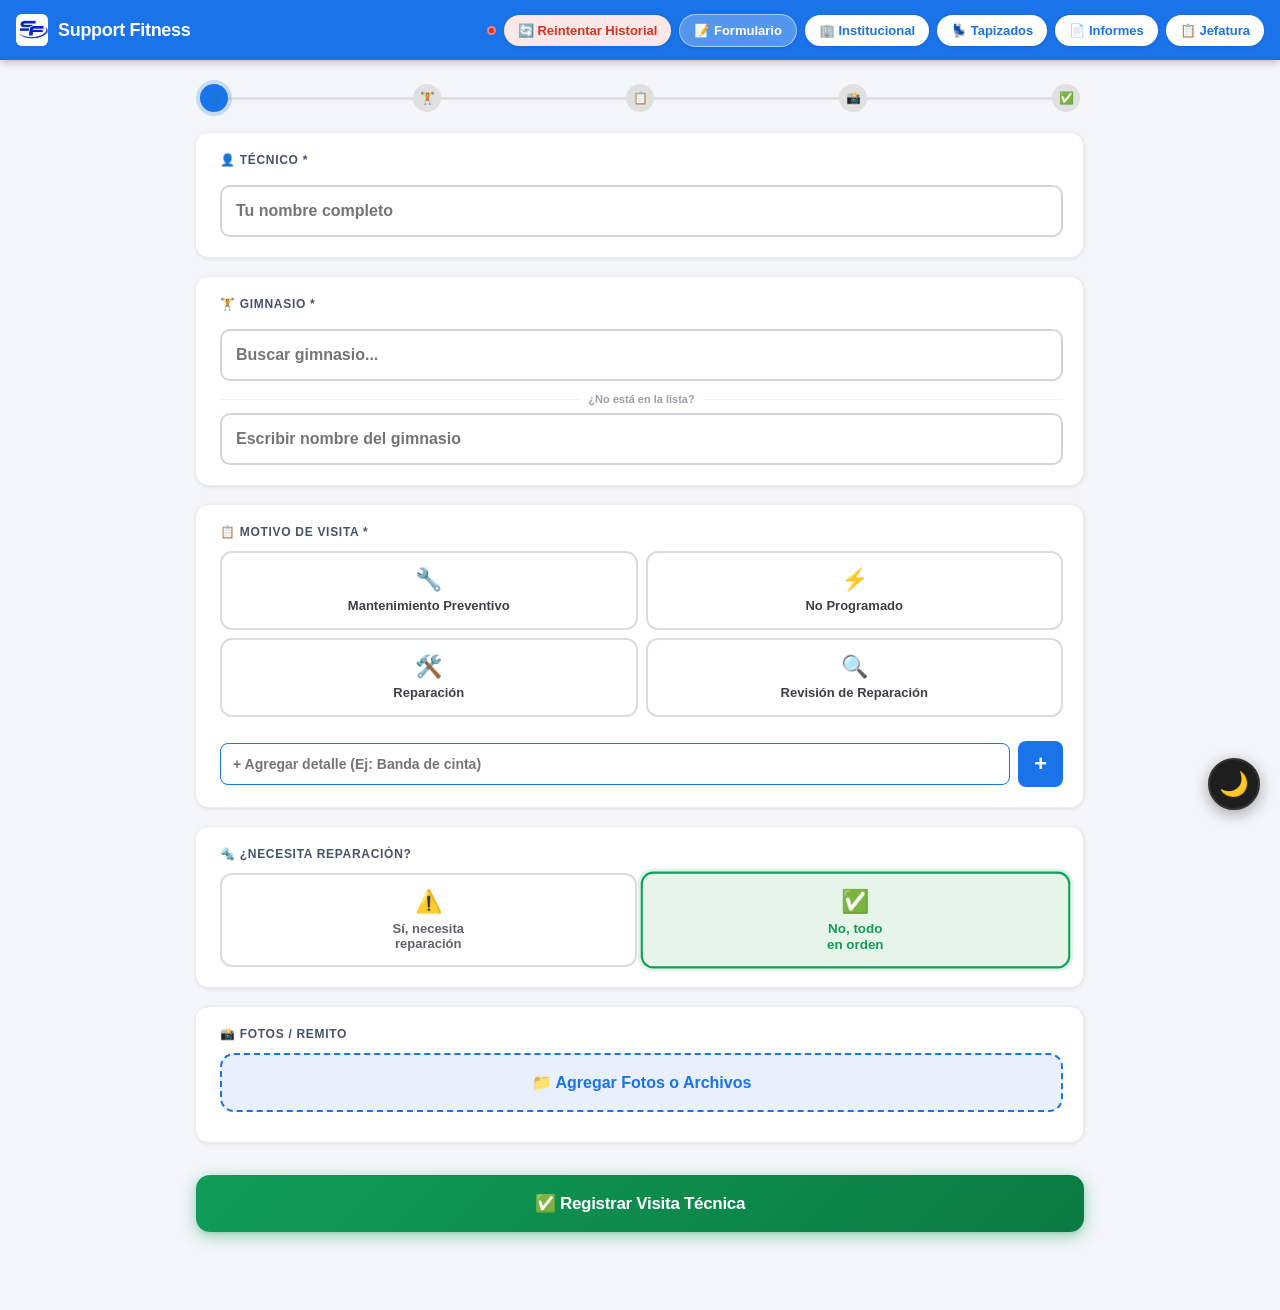
==== commit 5a75d307: "Mejora" ====
--- a/www/index.html
+++ b/www/index.html
@@ -1,216 +1,764 @@
-<!DOCTYPE html>
-<html lang="es">
-<head>
-    <meta charset="UTF-8">
-    <meta name="viewport" content="width=device-width, initial-scale=1.0, viewport-fit=cover">
-    <meta name="theme-color" content="#1a73e8">
-    <meta name="mobile-web-app-capable" content="yes">
-    <meta name="apple-mobile-web-app-capable" content="yes">
-    <meta name="apple-mobile-web-app-status-bar-style" content="default">
-    <title>Visitas Técnicas - Support Fitness</title>
-    <link rel="icon" href="assets/logo.jpeg">
-    <link rel="stylesheet" href="style.css">
-    <script src="nav.js"></script>
-    <script src="app.js" defer></script>
-</head>
-<body>
-
-    <!-- ===== FORMULARIO TÉCNICOS ===== -->
-    <main class="layout-principal vista" id="vista-formulario">
-        <div class="container">
-
-            <button id="btn-historial-movil" class="btn-submit"
-                    style="display:none; margin-top:0; margin-bottom:20px; background:#e8f0fe; color:#1a73e8;" disabled>
-                ⏳ Cargando historial...
-            </button>
-
-            <form id="visitaForm" onsubmit="return false;">
-
-                <div class="card" id="card-tecnico" style="margin-bottom:25px;">
-                    <h3>Técnico *</h3>
-                    <input type="text" id="tecnico" placeholder="Tu nombre" required autocomplete="name">
-                </div>
-
-                <div class="card" id="card-gimnasio" style="margin-bottom:25px;">
-                    <h3>Gimnasio *</h3>
-                    <div class="buscador-container">
-                        <div id="ghost"></div>
-                        <input type="text" id="buscador" placeholder="Buscar gimnasio..."
-                               oninput="filtrar()" onfocus="filtrar()" autocomplete="off" inputmode="search">
-                    </div>
-                    <div id="lista"></div>
-                    <label style="display:block; margin-top:12px; font-size:13px; color:#5f6368; font-weight:600;">
-                        ¿No está en la lista? Escribilo acá:
-                    </label>
-                    <input type="text" id="otroGimnasio" placeholder="Nombre del gimnasio">
-                </div>
-
-                <div class="card" id="card-motivo" style="margin-bottom:25px;">
-                    <h3>Motivo de Visita *</h3>
-                    <label class="motivo-label">
-                        <input type="checkbox" value="Preventivo" class="motivo"> Mantenimiento Preventivo
-                    </label>
-                    <label class="motivo-label">
-                        <input type="checkbox" value="No Programado" class="motivo"> Mantenimiento no Programado
-                    </label>
-                    <label class="motivo-label">
-                        <input type="checkbox" value="Reparación" class="motivo"> Reparación
-                    </label>
-                    <label class="motivo-label">
-                        <input type="checkbox" value="Revisión de Reparación" class="motivo"> Revisión de Reparación
-                    </label>
-                    <label style="display:block; margin-top:15px; font-size:13px; color:#5f6368; font-weight:600;">
-                        Otros motivos o detalle de las reparaciones:
-                    </label>
-                    <div id="contenedor-otros-motivos"
-                         style="display:flex; flex-direction:column; gap:8px; margin-bottom:10px; margin-top:8px;"></div>
-                    <div style="display:flex; gap:8px; align-items:center;">
-                        <input type="text" id="input-otro-motivo" placeholder="Escribir y tocar + o Enter (Ej: Cinta polea)"
-                               style="flex:1; margin-top:0; padding:12px; border:1.5px solid #1a73e8; border-radius:8px;"
-                               onkeydown="if(event.key==='Enter'){event.preventDefault();agregarOtroMotivo();}">
-                        <button type="button" onclick="agregarOtroMotivo()"
-                                style="background:#1a73e8; color:white; border:none; border-radius:8px;
-                                       padding:0 16px; height:45px; font-weight:bold; font-size:24px; cursor:pointer;">+</button>
-                    </div>
-                    <input type="hidden" id="otroMotivo" value="">
-                </div>
-
-                <div class="card">
-                    <h3>¿Necesita reparación?</h3>
-                    <label class="reparacion-label">
-                        <input type="radio" name="reparacion" value="Si"> Sí
-                    </label>
-                    <label class="reparacion-label">
-                        <input type="radio" name="reparacion" value="No" checked> No
-                    </label>
-                    <div id="box-tapizado" style="display:none; margin-top:14px; padding-top:14px; border-top:1px dashed #dadce0;">
-                        <h3 style="color:#1a73e8;">¿Necesita tapizado?</h3>
-                        <label class="reparacion-label">
-                            <input type="radio" name="tapizado" value="Si"> Sí
-                        </label>
-                        <label class="reparacion-label">
-                            <input type="radio" name="tapizado" value="No" checked> No
-                        </label>
-                    </div>
-                </div>
-
-                <div class="card" id="card-archivo">
-                    <h3>📸 Fotos de Remito / Visita</h3>
-                    <input type="file" id="archivo-oculto" multiple accept="image/*,.pdf" style="display:none;">
-                    <button type="button" class="btn-archivo"
-                            onclick="document.getElementById('archivo-oculto').click()">
-                        📁 Agregar Fotos o Archivos
-                    </button>
-                    <div id="lista-archivos" style="margin-top:14px;"></div>
-                </div>
-
-                <button type="button" id="btnEnviar" class="btn-submit" onclick="validarYEnviar()">
-                    ✅ Enviar Visita Técnica
-                </button>
-
-            </form>
-            <div id="status" class="status"></div>
-        </div>
-    </main>
-
-    <!-- ===== MODAL HISTORIAL ANUAL ===== -->
-    <div id="modalRegistro" class="modal-overlay">
-        <div class="modal-content">
-            <div class="modal-header">
-                <button class="cal-nav-btn" id="btn-prev" onclick="cambiarAño(-1)">◀</button>
-                <h2 id="modal-titulo" style="margin:0; font-size:20px; color:#1a73e8;">PERIODO</h2>
-                <button class="cal-nav-btn" id="btn-next" onclick="cambiarAño(1)">▶</button>
-                <span class="close-btn" onclick="cerrarRegistro()"
-                      style="position:relative; top:0; right:0; margin-left:auto;">&times;</span>
-            </div>
-            <div id="contenido-registro"></div>
-        </div>
-    </div>
-
-    <!-- ===== MODALES GENÉRICOS ===== -->
-    <div id="modalActualizacion" class="modal-sistema">
-        <div class="modal-sistema-box">
-            <div class="modal-sistema-titulo" style="color:#1a73e8;">💡 Actualización Disponible</div>
-            <div class="modal-sistema-msg">Hay una nueva versión con mejoras. ¿Querés descargarla ahora?</div>
-            <div class="modal-sistema-btns">
-                <button onclick="document.getElementById('modalActualizacion').style.display='none'"
-                        class="btn-modal-secundario">Cancelar</button>
-                <a id="linkDescargaApk" href="#" class="btn-modal-primario">⬇️ Actualizar</a>
-            </div>
-        </div>
-    </div>
-
-    <div id="modalConfirmacion" class="modal-sistema">
-        <div class="modal-sistema-box">
-            <div class="modal-sistema-titulo" style="color:#d93025;">⚠️ Confirmación</div>
-            <div class="modal-sistema-msg" id="msg-confirmacion"></div>
-            <div class="modal-sistema-btns">
-                <button onclick="cerrarConfirmacion(false)" class="btn-modal-secundario">Cancelar</button>
-                <button onclick="cerrarConfirmacion(true)" class="btn-modal-peligro">¡Sí, seguro!</button>
-            </div>
-        </div>
-    </div>
-
-    <div id="modalAlerta" class="modal-sistema">
-        <div class="modal-sistema-box">
-            <div class="modal-sistema-titulo" style="color:#1a73e8;">ℹ️ Aviso</div>
-            <div class="modal-sistema-msg" id="msg-alerta"></div>
-            <div class="modal-sistema-btns">
-                <button onclick="document.getElementById('modalAlerta').style.display='none'"
-                        class="btn-modal-primario">Entendido</button>
-            </div>
-        </div>
-    </div>
-
-    <button class="btn-flotante-dark" id="btn-dark-mode" onclick="NavBar.toggleDarkMode()" title="Modo Oscuro">🌙</button>
-
-    <script>
-        // Indicador online/offline
-        function actualizarDotConexion() {
-            const dot = document.getElementById('nav-dot');
-            if (dot) dot.classList.toggle('offline', !navigator.onLine);
-        }
-        window.addEventListener('online',  actualizarDotConexion);
-        window.addEventListener('offline', actualizarDotConexion);
-        actualizarDotConexion();
-
-        // Badge de visitas pendientes de sincronizar
-        function actualizarBadgePendientes(cantidad) {
-            const badge = document.getElementById('badge-pendientes');
-            if (!badge) return;
-            if (cantidad > 0) { badge.textContent = cantidad + ' pendiente(s)'; badge.classList.add('visible'); }
-            else { badge.classList.remove('visible'); }
-        }
-
-        // Auto-guardado del borrador del formulario
-        let autoSaveTimer;
-        function iniciarAutoSave() {
-            clearTimeout(autoSaveTimer);
-            autoSaveTimer = setTimeout(() => {
-                const t = document.getElementById('tecnico')?.value;
-                const g = document.getElementById('otroGimnasio')?.value;
-                const m = document.getElementById('otroMotivo')?.value;
-                if (t || g || m) {
-                    localStorage.setItem('borrador_visita', JSON.stringify({ tecnico: t, otroGim: g, otroMotivo: m }));
-                }
-            }, 2000);
-        }
-
-        document.addEventListener('DOMContentLoaded', () => {
-            // Restaurar borrador si existe
-            try {
-                const b = JSON.parse(localStorage.getItem('borrador_visita') || 'null');
-                if (b) {
-                    if (b.tecnico   && !document.getElementById('tecnico').value)
-                        document.getElementById('tecnico').value = b.tecnico;
-                    if (b.otroGim)   document.getElementById('otroGimnasio').value = b.otroGim;
-                    if (b.otroMotivo) document.getElementById('otroMotivo').value  = b.otroMotivo;
-                }
-            } catch(e) {}
-            ['tecnico','otroGimnasio','otroMotivo'].forEach(id => {
-                document.getElementById(id)?.addEventListener('input', iniciarAutoSave);
-            });
-        });
-    </script>
-</body>
+<!DOCTYPE html>
+<html lang="es">
+<head>
+    <meta charset="UTF-8">
+    <meta name="viewport" content="width=device-width, initial-scale=1.0, viewport-fit=cover">
+    <meta name="theme-color" content="#1a73e8">
+    <meta name="mobile-web-app-capable" content="yes">
+    <meta name="apple-mobile-web-app-capable" content="yes">
+    <meta name="apple-mobile-web-app-status-bar-style" content="default">
+    <title>Visitas Técnicas - Support Fitness</title>
+    <link rel="icon" href="assets/logo.jpeg">
+    <link rel="stylesheet" href="style.css">
+    <script src="nav.js"></script>
+    <script src="app.js" defer></script>
+    <style>
+        /* ─── MEJORAS TÉCNICO EN CAMPO ─────────────────────────────── */
+
+        /* Nombre técnico recordado: chip compacto en la parte superior */
+        #chip-tecnico {
+            display: none;
+            align-items: center;
+            gap: 8px;
+            background: #e8f0fe;
+            border: 1.5px solid #aecbfa;
+            border-radius: 30px;
+            padding: 8px 14px 8px 10px;
+            margin-bottom: 18px;
+            font-weight: 800;
+            font-size: 14px;
+            color: #1a73e8;
+            cursor: pointer;
+            transition: all 0.2s;
+            animation: fadeUp 0.4s ease both;
+        }
+        #chip-tecnico:active { background: #d2e3fc; }
+        #chip-tecnico .chip-avatar {
+            width: 32px; height: 32px;
+            background: #1a73e8; color: white;
+            border-radius: 50%;
+            display: flex; align-items: center; justify-content: center;
+            font-size: 14px; font-weight: 900; flex-shrink: 0;
+        }
+        #chip-tecnico .chip-cambiar {
+            margin-left: auto;
+            font-size: 11px;
+            color: #5f6368;
+            font-weight: 600;
+        }
+        body.dark-mode #chip-tecnico {
+            background: rgba(96,165,250,0.12);
+            border-color: rgba(96,165,250,0.3);
+            color: #60a5fa;
+        }
+        body.dark-mode #chip-tecnico .chip-avatar { background: #1e3a8a; color: #60a5fa; }
+
+        /* Botones rápidos de motivo */
+        .motivos-rapidos {
+            display: grid;
+            grid-template-columns: 1fr 1fr;
+            gap: 8px;
+            margin-bottom: 14px;
+        }
+        .btn-motivo-rapido {
+            display: flex;
+            flex-direction: column;
+            align-items: center;
+            justify-content: center;
+            gap: 5px;
+            padding: 14px 10px;
+            border: 2px solid #dadce0;
+            border-radius: 12px;
+            background: white;
+            font-weight: 700;
+            font-size: 13px;
+            color: #3c4043;
+            cursor: pointer;
+            transition: all 0.2s cubic-bezier(0.34,1.56,0.64,1);
+            text-align: center;
+            line-height: 1.2;
+            min-height: 72px;
+            -webkit-tap-highlight-color: transparent;
+        }
+        .btn-motivo-rapido .motivo-icon { font-size: 22px; }
+        .btn-motivo-rapido.seleccionado {
+            border-color: #1a73e8;
+            background: #e8f0fe;
+            color: #1a73e8;
+            box-shadow: 0 0 0 3px rgba(26,115,232,0.15);
+            transform: scale(1.03);
+        }
+        .btn-motivo-rapido:active { transform: scale(0.96); }
+        body.dark-mode .btn-motivo-rapido {
+            background: #1e2435;
+            border-color: rgba(255,255,255,0.1);
+            color: #94a3b8;
+        }
+        body.dark-mode .btn-motivo-rapido.seleccionado {
+            background: rgba(96,165,250,0.15);
+            border-color: #60a5fa;
+            color: #60a5fa;
+        }
+
+        /* Tags de motivos adicionales */
+        .motivo-tag {
+            display: inline-flex;
+            align-items: center;
+            gap: 6px;
+            background: #e8f0fe;
+            color: #1a73e8;
+            border: 1.5px solid #aecbfa;
+            border-radius: 20px;
+            padding: 6px 12px;
+            font-size: 13px;
+            font-weight: 700;
+            cursor: pointer;
+            transition: all 0.2s;
+            animation: fadeUp 0.2s ease both;
+        }
+        .motivo-tag:active { transform: scale(0.95); }
+        .motivo-tag .tag-del {
+            font-size: 14px;
+            font-weight: 900;
+            color: #d93025;
+            margin-left: 2px;
+        }
+        body.dark-mode .motivo-tag {
+            background: rgba(96,165,250,0.12);
+            border-color: rgba(96,165,250,0.3);
+            color: #60a5fa;
+        }
+
+        /* Preview de imágenes al subir */
+        .fotos-grid {
+            display: flex;
+            flex-wrap: wrap;
+            gap: 8px;
+            margin-top: 10px;
+        }
+        .foto-thumb {
+            position: relative;
+            width: 76px; height: 76px;
+            border-radius: 10px;
+            overflow: hidden;
+            border: 2px solid #1a73e8;
+            cursor: pointer;
+            transition: transform 0.2s;
+            animation: fadeUp 0.3s ease both;
+            background: #f1f3f4;
+        }
+        .foto-thumb:active { transform: scale(0.94); }
+        .foto-thumb img { width: 100%; height: 100%; object-fit: cover; }
+        .foto-thumb .foto-del {
+            position: absolute; top: 3px; right: 3px;
+            width: 20px; height: 20px;
+            background: rgba(217,48,37,0.9);
+            color: white; border: none; border-radius: 50%;
+            font-size: 11px; font-weight: 900; cursor: pointer;
+            display: flex; align-items: center; justify-content: center;
+            line-height: 1;
+        }
+        .foto-pdf {
+            width: 76px; height: 76px;
+            border-radius: 10px;
+            border: 2px solid #1a73e8;
+            background: #e8f0fe;
+            display: flex; flex-direction: column;
+            align-items: center; justify-content: center;
+            font-size: 10px; color: #1a73e8; font-weight: 800;
+            text-align: center; padding: 4px;
+            gap: 3px; cursor: pointer;
+            animation: fadeUp 0.3s ease both;
+        }
+        .foto-pdf .pdf-icon { font-size: 24px; }
+
+        /* Botón enviar mejorado */
+        #btnEnviar {
+            position: relative;
+            overflow: hidden;
+        }
+        #btnEnviar::after {
+            content: '';
+            position: absolute;
+            inset: 0;
+            background: linear-gradient(135deg, rgba(255,255,255,0.15) 0%, transparent 50%);
+            pointer-events: none;
+        }
+
+        /* Progress steps */
+        .form-progress {
+            display: flex;
+            align-items: center;
+            gap: 0;
+            margin-bottom: 20px;
+            padding: 0 4px;
+        }
+        .step-dot {
+            width: 28px; height: 28px;
+            border-radius: 50%;
+            background: #e0e0e0;
+            color: #999;
+            display: flex; align-items: center; justify-content: center;
+            font-size: 12px; font-weight: 800;
+            flex-shrink: 0;
+            transition: all 0.3s;
+            position: relative;
+            z-index: 1;
+        }
+        .step-dot.done   { background: #0f9d58; color: white; }
+        .step-dot.active { background: #1a73e8; color: white; box-shadow: 0 0 0 4px rgba(26,115,232,0.2); }
+        .step-line {
+            flex: 1; height: 3px;
+            background: #e0e0e0;
+            transition: background 0.3s;
+        }
+        .step-line.done { background: #0f9d58; }
+        body.dark-mode .step-dot { background: #1e2435; color: #4a5578; }
+        body.dark-mode .step-line { background: #1e2435; }
+        body.dark-mode .step-dot.done { background: #134e31; color: #4ade80; }
+        body.dark-mode .step-dot.active { background: #1e3a8a; color: #60a5fa; box-shadow: 0 0 0 4px rgba(96,165,250,0.2); }
+        body.dark-mode .step-line.done { background: #134e31; }
+
+        /* Reparación tipo card visual */
+        .rep-opciones {
+            display: flex;
+            gap: 10px;
+            margin-top: 8px;
+        }
+        .rep-card {
+            flex: 1;
+            display: flex;
+            flex-direction: column;
+            align-items: center;
+            gap: 6px;
+            padding: 14px 10px;
+            border: 2px solid #dadce0;
+            border-radius: 12px;
+            background: white;
+            font-size: 13px;
+            font-weight: 700;
+            color: #5f6368;
+            cursor: pointer;
+            transition: all 0.2s cubic-bezier(0.34,1.56,0.64,1);
+            text-align: center;
+            min-height: 72px;
+            -webkit-tap-highlight-color: transparent;
+        }
+        .rep-card .rep-icon { font-size: 22px; }
+        .rep-card.seleccionada-si {
+            border-color: #d93025;
+            background: #fce8e6;
+            color: #d93025;
+            box-shadow: 0 0 0 3px rgba(217,48,37,0.12);
+            transform: scale(1.03);
+        }
+        .rep-card.seleccionada-no {
+            border-color: #0f9d58;
+            background: #e6f4ea;
+            color: #0f9d58;
+            box-shadow: 0 0 0 3px rgba(15,157,88,0.12);
+            transform: scale(1.03);
+        }
+        .rep-card:active { transform: scale(0.96); }
+        body.dark-mode .rep-card {
+            background: #1e2435;
+            border-color: rgba(255,255,255,0.1);
+            color: #94a3b8;
+        }
+        body.dark-mode .rep-card.seleccionada-si {
+            background: rgba(217,48,37,0.12);
+            border-color: #f87171;
+            color: #f87171;
+        }
+        body.dark-mode .rep-card.seleccionada-no {
+            background: rgba(15,157,88,0.12);
+            border-color: #4ade80;
+            color: #4ade80;
+        }
+
+        /* Tapizado card */
+        .tap-opciones {
+            display: flex;
+            gap: 10px;
+            margin-top: 8px;
+        }
+        .tap-card {
+            flex: 1;
+            padding: 12px;
+            border: 2px solid #dadce0;
+            border-radius: 10px;
+            background: white;
+            font-size: 13px;
+            font-weight: 700;
+            color: #5f6368;
+            cursor: pointer;
+            text-align: center;
+            transition: all 0.2s;
+            -webkit-tap-highlight-color: transparent;
+        }
+        .tap-card.activo {
+            border-color: #f59e0b;
+            background: #fffbeb;
+            color: #b45309;
+        }
+        body.dark-mode .tap-card { background: #1e2435; border-color: rgba(255,255,255,0.1); color: #94a3b8; }
+        body.dark-mode .tap-card.activo { background: rgba(245,158,11,0.12); border-color: #f59e0b; color: #f59e0b; }
+
+        /* Status mejorado */
+        #status.status.mostrar {
+            display: flex;
+            align-items: center;
+            gap: 12px;
+            padding: 16px 18px;
+            border-radius: 14px;
+            font-size: 15px;
+            font-weight: 700;
+            margin-top: 16px;
+        }
+        #status.status.mostrar.cargando { animation: pulse-border 1.5s infinite; }
+        @keyframes pulse-border {
+            0%,100% { box-shadow: 0 0 0 0 rgba(26,115,232,0.2); }
+            50% { box-shadow: 0 0 0 6px rgba(26,115,232,0); }
+        }
+        #status.status.mostrar.exito { animation: bounceIn 0.5s cubic-bezier(0.34,1.56,0.64,1); }
+        @keyframes bounceIn {
+            from { transform: scale(0.8); opacity:0; }
+            to   { transform: scale(1); opacity:1; }
+        }
+
+        /* Card mejorada para técnico */
+        .card-tecnico-wrap { position: relative; }
+        .tecnico-saved-hint {
+            position: absolute;
+            top: 18px; right: 18px;
+            font-size: 11px; font-weight: 700;
+            color: #0f9d58;
+            background: #e6f4ea;
+            padding: 2px 8px;
+            border-radius: 10px;
+        }
+    </style>
+</head>
+<body>
+
+    <!-- ===== FORMULARIO TÉCNICOS ===== -->
+    <main class="layout-principal vista" id="vista-formulario">
+        <div class="container">
+
+            <!-- Botón historial anual (solo mobile, se activa cuando carga) -->
+            <button id="btn-historial-movil"
+                    style="display:none; width:100%; margin-bottom:14px; padding:14px; font-size:14px;
+                           font-weight:800; border-radius:12px; border:none; cursor:pointer;
+                           background:#e8f0fe; color:#1a73e8; transition:all 0.3s;"
+                    disabled>
+                ⏳ Cargando historial...
+            </button>
+            <div class="form-progress" id="form-progress" style="margin-top:6px;">
+                <div class="step-dot active" id="step-1" title="Técnico">👤</div>
+                <div class="step-line" id="line-1"></div>
+                <div class="step-dot" id="step-2" title="Gimnasio">🏋️</div>
+                <div class="step-line" id="line-2"></div>
+                <div class="step-dot" id="step-3" title="Motivo">📋</div>
+                <div class="step-line" id="line-3"></div>
+                <div class="step-dot" id="step-4" title="Fotos">📸</div>
+                <div class="step-line" id="line-4"></div>
+                <div class="step-dot" id="step-5" title="Enviar">✅</div>
+            </div>
+
+            <!-- Chip técnico (se muestra cuando ya hay nombre guardado) -->
+            <div id="chip-tecnico" onclick="editarTecnico()">
+                <div class="chip-avatar" id="chip-avatar">?</div>
+                <div>
+                    <div style="font-size:11px; color:#5f6368; font-weight:600; margin-bottom:1px;">Técnico registrado</div>
+                    <div id="chip-nombre" style="font-size:14px;">—</div>
+                </div>
+                <span class="chip-cambiar">Cambiar ✏️</span>
+            </div>
+
+            <form id="visitaForm" onsubmit="return false;">
+
+                <!-- ─── PASO 1: TÉCNICO ─── -->
+                <div class="card card-tecnico-wrap" id="card-tecnico" style="margin-bottom:18px;">
+                    <h3>👤 Técnico *</h3>
+                    <div id="tecnico-saved-hint" class="tecnico-saved-hint" style="display:none;">✅ Guardado</div>
+                    <input type="text" id="tecnico" placeholder="Tu nombre completo"
+                           required autocomplete="name"
+                           oninput="actualizarProgress()" onblur="guardarTecnicoRapido()">
+                </div>
+
+                <!-- ─── PASO 2: GIMNASIO ─── -->
+                <div class="card" id="card-gimnasio" style="margin-bottom:18px;">
+                    <h3>🏋️ Gimnasio *</h3>
+                    <div class="buscador-container">
+                        <div id="ghost"></div>
+                        <input type="text" id="buscador"
+                               placeholder="Buscar gimnasio..."
+                               oninput="filtrar(); actualizarProgress()"
+                               onfocus="filtrar()"
+                               autocomplete="off"
+                               inputmode="search">
+                    </div>
+                    <div id="lista"></div>
+                    <div style="display:flex; align-items:center; gap:8px; margin-top:12px;">
+                        <div style="flex:1; height:1px; background:#f1f3f4;"></div>
+                        <span style="font-size:11px; color:#9aa0a6; font-weight:600; white-space:nowrap;">¿No está en la lista?</span>
+                        <div style="flex:1; height:1px; background:#f1f3f4;"></div>
+                    </div>
+                    <input type="text" id="otroGimnasio"
+                           placeholder="Escribir nombre del gimnasio"
+                           style="margin-top:8px;"
+                           oninput="actualizarProgress()">
+                </div>
+
+                <!-- ─── PASO 3: MOTIVO ─── -->
+                <div class="card" id="card-motivo" style="margin-bottom:18px;">
+                    <h3>📋 Motivo de Visita *</h3>
+
+                    <!-- Botones rápidos visuales -->
+                    <div class="motivos-rapidos">
+                        <button type="button" class="btn-motivo-rapido"
+                                data-valor="Preventivo"
+                                onclick="toggleMotivoRapido(this)">
+                            <span class="motivo-icon">🔧</span>
+                            Mantenimiento Preventivo
+                            <input type="checkbox" value="Preventivo" class="motivo" style="display:none;">
+                        </button>
+                        <button type="button" class="btn-motivo-rapido"
+                                data-valor="No Programado"
+                                onclick="toggleMotivoRapido(this)">
+                            <span class="motivo-icon">⚡</span>
+                            No Programado
+                            <input type="checkbox" value="No Programado" class="motivo" style="display:none;">
+                        </button>
+                        <button type="button" class="btn-motivo-rapido"
+                                data-valor="Reparación"
+                                onclick="toggleMotivoRapido(this)">
+                            <span class="motivo-icon">🛠️</span>
+                            Reparación
+                            <input type="checkbox" value="Reparación" class="motivo" style="display:none;">
+                        </button>
+                        <button type="button" class="btn-motivo-rapido"
+                                data-valor="Revisión de Reparación"
+                                onclick="toggleMotivoRapido(this)">
+                            <span class="motivo-icon">🔍</span>
+                            Revisión de Reparación
+                            <input type="checkbox" value="Revisión de Reparación" class="motivo" style="display:none;">
+                        </button>
+                    </div>
+
+                    <!-- Tags de otros motivos -->
+                    <div id="contenedor-otros-motivos"
+                         style="display:flex; flex-wrap:wrap; gap:6px; margin-bottom:10px; margin-top:4px;"></div>
+
+                    <!-- Input para agregar más -->
+                    <div style="display:flex; gap:8px; align-items:center;">
+                        <input type="text" id="input-otro-motivo"
+                               placeholder="+ Agregar detalle (Ej: Banda de cinta)"
+                               style="flex:1; margin-top:0; padding:12px; border:1.5px solid #1a73e8; border-radius:8px; font-size:14px;"
+                               onkeydown="if(event.key==='Enter'){event.preventDefault();agregarOtroMotivo();}">
+                        <button type="button" onclick="agregarOtroMotivo()"
+                                style="background:#1a73e8; color:white; border:none; border-radius:8px;
+                                       padding:0 16px; height:46px; font-weight:900; font-size:22px; cursor:pointer;
+                                       transition:all 0.2s; flex-shrink:0;">+</button>
+                    </div>
+                    <input type="hidden" id="otroMotivo" value="">
+                </div>
+
+                <!-- ─── PASO 4: REPARACIÓN / TAPIZADO ─── -->
+                <div class="card" id="card-reparacion" style="margin-bottom:18px;">
+                    <h3>🔩 ¿Necesita Reparación?</h3>
+                    <div class="rep-opciones">
+                        <button type="button" class="rep-card" id="rep-si"
+                                onclick="seleccionarReparacion('Si')">
+                            <span class="rep-icon">⚠️</span>
+                            Sí, necesita<br>reparación
+                            <input type="radio" name="reparacion" value="Si" style="display:none;">
+                        </button>
+                        <button type="button" class="rep-card seleccionada-no" id="rep-no"
+                                onclick="seleccionarReparacion('No')">
+                            <span class="rep-icon">✅</span>
+                            No, todo<br>en orden
+                            <input type="radio" name="reparacion" value="No" checked style="display:none;">
+                        </button>
+                    </div>
+
+                    <!-- Tapizado (se muestra si Sí) -->
+                    <div id="box-tapizado" style="display:none; margin-top:14px; padding-top:14px; border-top:1px dashed #dadce0;">
+                        <h3 style="color:#f59e0b;">🪡 ¿Necesita Tapizado?</h3>
+                        <div class="tap-opciones">
+                            <button type="button" class="tap-card" id="tap-si"
+                                    onclick="seleccionarTapizado('Si')">
+                                🪡 Sí, tapizado
+                                <input type="radio" name="tapizado" value="Si" style="display:none;">
+                            </button>
+                            <button type="button" class="tap-card activo" id="tap-no"
+                                    onclick="seleccionarTapizado('No')">
+                                ✅ No necesita
+                                <input type="radio" name="tapizado" value="No" checked style="display:none;">
+                            </button>
+                        </div>
+                    </div>
+                </div>
+
+                <!-- ─── PASO 5: FOTOS ─── -->
+                <div class="card" id="card-archivo" style="margin-bottom:18px;">
+                    <h3>📸 Fotos / Remito</h3>
+                    <input type="file" id="archivo-oculto" multiple accept="image/*,.pdf" style="display:none;">
+
+                    <!-- Zona de drop / botón -->
+                    <button type="button" class="btn-archivo"
+                            onclick="document.getElementById('archivo-oculto').click()"
+                            id="btn-agregar-fotos">
+                        📁 Agregar Fotos o Archivos
+                    </button>
+
+                    <!-- Preview grid -->
+                    <div class="fotos-grid" id="lista-archivos"></div>
+                </div>
+
+                <!-- BOTÓN ENVIAR -->
+                <button type="button" id="btnEnviar" class="btn-submit" onclick="validarYEnviar()"
+                        style="font-size:17px; padding:18px; border-radius:14px; letter-spacing:-0.3px;">
+                    ✅ Registrar Visita Técnica
+                </button>
+
+            </form>
+
+            <div id="status" class="status"></div>
+        </div>
+    </main>
+
+    <!-- ===== MODAL HISTORIAL ANUAL ===== -->
+    <div id="modalRegistro" class="modal-overlay">
+        <div class="modal-content">
+            <div class="modal-header">
+                <button class="cal-nav-btn" id="btn-prev" onclick="cambiarAño(-1)">◀</button>
+                <h2 id="modal-titulo" style="margin:0; font-size:20px; color:#1a73e8;">PERIODO</h2>
+                <button class="cal-nav-btn" id="btn-next" onclick="cambiarAño(1)">▶</button>
+                <span class="close-btn" onclick="cerrarRegistro()"
+                      style="position:relative; top:0; right:0; margin-left:auto;">&times;</span>
+            </div>
+            <div id="contenido-registro"></div>
+        </div>
+    </div>
+
+    <!-- ===== MODALES GENÉRICOS ===== -->
+    <div id="modalActualizacion" class="modal-sistema">
+        <div class="modal-sistema-box">
+            <div class="modal-sistema-titulo" style="color:#1a73e8;">💡 Actualización Disponible</div>
+            <div class="modal-sistema-msg">Hay una nueva versión con mejoras. ¿Querés descargarla ahora?</div>
+            <div class="modal-sistema-btns">
+                <button onclick="document.getElementById('modalActualizacion').style.display='none'"
+                        class="btn-modal-secundario">Ahora no</button>
+                <a id="linkDescargaApk" href="#" class="btn-modal-primario">⬇️ Actualizar</a>
+            </div>
+        </div>
+    </div>
+
+    <div id="modalConfirmacion" class="modal-sistema">
+        <div class="modal-sistema-box">
+            <div class="modal-sistema-titulo" style="color:#d93025;">⚠️ Confirmación</div>
+            <div class="modal-sistema-msg" id="msg-confirmacion"></div>
+            <div class="modal-sistema-btns">
+                <button onclick="cerrarConfirmacion(false)" class="btn-modal-secundario">Cancelar</button>
+                <button onclick="cerrarConfirmacion(true)" class="btn-modal-peligro">¡Sí, seguro!</button>
+            </div>
+        </div>
+    </div>
+
+    <div id="modalAlerta" class="modal-sistema">
+        <div class="modal-sistema-box">
+            <div class="modal-sistema-titulo" style="color:#1a73e8;">ℹ️ Aviso</div>
+            <div class="modal-sistema-msg" id="msg-alerta"></div>
+            <div class="modal-sistema-btns">
+                <button onclick="document.getElementById('modalAlerta').style.display='none'"
+                        class="btn-modal-primario">Entendido</button>
+            </div>
+        </div>
+    </div>
+
+    <button class="btn-flotante-dark" id="btn-dark-mode" onclick="NavBar.toggleDarkMode()" title="Modo Oscuro">🌙</button>
+
+    <script>
+        // ── Indicador online/offline ──
+        function actualizarDotConexion() {
+            const dot = document.getElementById('nav-dot');
+            if (dot) dot.classList.toggle('offline', !navigator.onLine);
+        }
+        window.addEventListener('online',  actualizarDotConexion);
+        window.addEventListener('offline', actualizarDotConexion);
+        actualizarDotConexion();
+
+        // ── Badge pendientes ──
+        function actualizarBadgePendientes(cantidad) {
+            const badge = document.getElementById('badge-pendientes');
+            if (!badge) return;
+            if (cantidad > 0) { badge.textContent = cantidad + ' pendiente(s)'; badge.classList.add('visible'); }
+            else { badge.classList.remove('visible'); }
+        }
+
+        // ── Progress steps — máquina de estados limpia ──
+        function actualizarProgress() {
+            const tecnico = (document.getElementById('tecnico')?.value || '').trim();
+            const gym     = (document.getElementById('buscador')?.value || '').trim() ||
+                            (document.getElementById('otroGimnasio')?.value || '').trim();
+            const motivo  = document.querySelectorAll('.motivo:checked').length > 0 ||
+                            (document.getElementById('otroMotivo')?.value || '').trim() !== '';
+            const fotos   = (window.archivosSeleccionados || []).length > 0;
+
+            // Estado de cada paso: 0=inactivo, 1=activo(actual), 2=hecho
+            const pasos = [
+                tecnico ? 2 : 1,                          // paso 1: técnico
+                tecnico ? (gym ? 2 : 1)  : 0,             // paso 2: gimnasio
+                gym     ? (motivo ? 2 : 1) : 0,           // paso 3: motivo
+                motivo  ? (fotos ? 2 : 1) : 0,            // paso 4: fotos
+                (tecnico && gym && motivo) ? 1 : 0,       // paso 5: enviar
+            ];
+
+            pasos.forEach((estado, i) => {
+                const dot  = document.getElementById('step-' + (i + 1));
+                const line = document.getElementById('line-' + (i + 1));
+                if (!dot) return;
+                dot.classList.remove('done', 'active');
+                if (estado === 2) dot.classList.add('done');
+                if (estado === 1) dot.classList.add('active');
+                if (line) { line.classList.toggle('done', estado === 2); }
+            });
+        }
+
+        // ── Técnico: guardar rápido ──
+        function guardarTecnicoRapido() {
+            const val = document.getElementById('tecnico').value.trim();
+            if (val) {
+                localStorage.setItem("tecnico", val);
+                document.getElementById('tecnico-saved-hint').style.display = 'block';
+                setTimeout(() => {
+                    document.getElementById('tecnico-saved-hint').style.display = 'none';
+                }, 2000);
+                mostrarChipTecnico(val);
+            }
+        }
+
+        function mostrarChipTecnico(nombre) {
+            const chip = document.getElementById('chip-tecnico');
+            const cardTec = document.getElementById('card-tecnico');
+            if (!nombre) return;
+            document.getElementById('chip-nombre').innerText = nombre;
+            document.getElementById('chip-avatar').innerText = nombre.charAt(0).toUpperCase();
+            chip.style.display = 'flex';
+            cardTec.style.display = 'none';
+        }
+
+        function editarTecnico() {
+            document.getElementById('chip-tecnico').style.display = 'none';
+            document.getElementById('card-tecnico').style.display = 'block';
+            document.getElementById('tecnico').focus();
+        }
+
+        // ── Reparación visual ──
+        function seleccionarReparacion(val) {
+            const repSi = document.getElementById('rep-si');
+            const repNo = document.getElementById('rep-no');
+            const box = document.getElementById('box-tapizado');
+            if (val === 'Si') {
+                repSi.classList.add('seleccionada-si');
+                repNo.classList.remove('seleccionada-no');
+                repSi.querySelector('input').checked = true;
+                box.style.display = 'block';
+                box.style.animation = 'fadeUp 0.3s ease both';
+            } else {
+                repNo.classList.add('seleccionada-no');
+                repSi.classList.remove('seleccionada-si');
+                repNo.querySelector('input').checked = true;
+                box.style.display = 'none';
+                document.getElementById('tap-no').classList.add('activo');
+                document.getElementById('tap-si').classList.remove('activo');
+                document.querySelector('input[name="tapizado"][value="No"]').checked = true;
+            }
+        }
+
+        function seleccionarTapizado(val) {
+            const tapSi = document.getElementById('tap-si');
+            const tapNo = document.getElementById('tap-no');
+            if (val === 'Si') {
+                tapSi.classList.add('activo');
+                tapNo.classList.remove('activo');
+                tapSi.querySelector('input').checked = true;
+            } else {
+                tapNo.classList.add('activo');
+                tapSi.classList.remove('activo');
+                tapNo.querySelector('input').checked = true;
+            }
+        }
+
+        // ── Toggle motivo rápido ──
+        function toggleMotivoRapido(btn) {
+            const estaActivo = btn.classList.contains('seleccionado');
+            btn.classList.toggle('seleccionado');
+            const chk = btn.querySelector('input[type="checkbox"]');
+            if (chk) chk.checked = !estaActivo;
+            actualizarProgress();
+        }
+
+        // ── Foto preview ──
+        document.addEventListener('DOMContentLoaded', () => {
+            // Restaurar borrador
+            try {
+                const b = JSON.parse(localStorage.getItem('borrador_visita') || 'null');
+                if (b) {
+                    if (b.tecnico && !document.getElementById('tecnico').value)
+                        document.getElementById('tecnico').value = b.tecnico;
+                    if (b.otroGim) document.getElementById('otroGimnasio').value = b.otroGim;
+                    if (b.otroMotivo) document.getElementById('otroMotivo').value = b.otroMotivo;
+                }
+            } catch(e) {}
+
+            // Mostrar chip si hay técnico guardado
+            const savedTec = localStorage.getItem("tecnico");
+            if (savedTec) {
+                document.getElementById('tecnico').value = savedTec;
+                mostrarChipTecnico(savedTec);
+            }
+
+            actualizarProgress();
+        });
+
+        // ── Foto preview handler (reemplaza renderizarArchivos en app.js) ──
+        window._renderizarFotos = function(archivos) {
+            const grid = document.getElementById('lista-archivos');
+            if (!grid) return;
+            grid.innerHTML = '';
+            archivos.forEach((archivo, i) => {
+                if (archivo.type.startsWith('image/')) {
+                    const reader = new FileReader();
+                    reader.onload = (e) => {
+                        const div = document.createElement('div');
+                        div.className = 'foto-thumb';
+                        div.innerHTML = `
+                            <img src="${e.target.result}" alt="${archivo.name}">
+                            <button class="foto-del" onclick="eliminarArchivo(${i})" title="Quitar">✕</button>
+                        `;
+                        grid.appendChild(div);
+                    };
+                    reader.readAsDataURL(archivo);
+                } else {
+                    // PDF u otro
+                    const div = document.createElement('div');
+                    div.className = 'foto-pdf';
+                    div.innerHTML = `<span class="pdf-icon">📄</span><span>${archivo.name.slice(0,14)}</span>`;
+                    div.onclick = () => eliminarArchivo(i);
+                    div.title = 'Tocar para quitar: ' + archivo.name;
+                    grid.appendChild(div);
+                }
+            });
+            // Mostrar count en botón
+            const btnFotos = document.getElementById('btn-agregar-fotos');
+            if (btnFotos) {
+                btnFotos.innerText = archivos.length > 0
+                    ? `📸 ${archivos.length} foto(s) — agregar más`
+                    : '📁 Agregar Fotos o Archivos';
+            }
+        };
+    </script>
+</body>
 </html>
--- a/www/style.css
+++ b/www/style.css
@@ -38,24 +38,38 @@
     --rojo:       #d93025;
     --rojo-light: #fce8e6;
     --amarillo:   #f9ab00;
-    --gris-fondo: #f0f2f5;
-    --gris-borde: #dadce0;
-    --gris-texto: #3c4043;
-    --gris-sub:   #5f6368;
+    /* ─ MODO DIURNO TÉCNICO: fondo levemente cálido, no blanco puro ─ */
+    --gris-fondo: #f4f6f9;
+    --gris-borde: #d0d5dd;
+    --gris-texto: #1d2939;     /* texto más oscuro = más legible al sol */
+    --gris-sub:   #475467;
     --blanco:     #ffffff;
-    --sombra-s:   0 1px 4px rgba(0,0,0,0.08);
-    --sombra-m:   0 2px 10px rgba(0,0,0,0.1);
-    --sombra-l:   0 4px 20px rgba(0,0,0,0.15);
-    --radio-s:    8px;
-    --radio-m:    12px;
-    --radio-l:    20px;
+    --sombra-s:   0 1px 4px rgba(0,0,0,0.10);
+    --sombra-m:   0 3px 12px rgba(0,0,0,0.13);
+    --sombra-l:   0 6px 24px rgba(0,0,0,0.16);
+    --radio-s:    10px;
+    --radio-m:    14px;
+    --radio-l:    22px;
     --nav-h:      60px;
-    --bottom-nav-h: 68px; /* espacio para barra inferior en mobile */
+    --bottom-nav-h: 68px;
     --transition: 0.2s cubic-bezier(0.4, 0, 0.2, 1);
 }
 
+/* Fondo base del técnico: contraste alto, no fatiga */
+body {
+    background-color: var(--gris-fondo);
+    font-family: 'Nunito', sans-serif;
+    color: var(--gris-texto);
+    transition: background-color 0.35s ease, color 0.35s ease;
+}
+
 *, *::before, *::after { box-sizing: border-box; margin: 0; padding: 0; }
-html { scroll-behavior: smooth; -webkit-tap-highlight-color: transparent; overflow-x: hidden; }
+html { scroll-behavior: smooth; -webkit-tap-highlight-color: transparent; }
+
+/* Botón historial anual: solo en mobile */
+#btn-historial-movil { display: none !important; }
+@media (max-width: 768px) { #btn-historial-movil { display: block !important; } }
+
 .top-nav {
     position: sticky;
     top: 0;
@@ -223,16 +237,18 @@
    ============================================================ */
 .card {
     background: var(--blanco);
-    padding: 18px 20px;
+    padding: 20px 20px;
     margin-bottom: 25px;
     border-radius: var(--radio-m);
     box-shadow: var(--sombra-s);
     border-left: 4px solid transparent;
+    border: 1px solid rgba(0,0,0,0.07);
+    border-left: 4px solid transparent;
     transition: border-color var(--transition), box-shadow var(--transition), background var(--transition), transform var(--transition);
     animation: scaleIn 0.3s cubic-bezier(0.34, 1.4, 0.64, 1) both;
 }
 .card:hover {
-    transform: translateY(-2px);
+    transform: translateY(-1px);
     box-shadow: var(--sombra-m);
 }
 .card:focus-within {
@@ -243,27 +259,28 @@
 .card#card-archivo { border-left-color: transparent; }
 
 h3 {
-    font-size: 13px;
-    font-weight: 800;
+    font-size: 12px;
+    font-weight: 900;
     color: var(--gris-sub);
     text-transform: uppercase;
-    letter-spacing: 0.6px;
-    margin-bottom: 10px;
-}
-
-/* ============================================================
-   INPUTS
+    letter-spacing: 0.7px;
+    margin-bottom: 12px;
+}
+
+/* ============================================================
+   INPUTS — más altos y legibles para uso en campo
    ============================================================ */
 input[type="text"],
 input[type="number"],
 input[type="password"],
 #buscador {
     width: 100%;
-    padding: 13px 14px;
+    padding: 15px 14px;   /* más alto = más fácil de tocar */
     margin-top: 6px;
-    border: 1.5px solid var(--gris-borde);
+    border: 2px solid var(--gris-borde);  /* borde más grueso = más visible */
     border-radius: var(--radio-s);
-    font-size: 15px;
+    font-size: 16px;      /* 16px evita zoom en iOS */
+    font-weight: 600;
     color: var(--gris-texto);
     background: var(--blanco);
     transition: border-color var(--transition), box-shadow var(--transition);
@@ -274,7 +291,7 @@
 #buscador:focus {
     outline: none;
     border-color: var(--azul);
-    box-shadow: 0 0 0 3px rgba(26,115,232,0.12);
+    box-shadow: 0 0 0 4px rgba(26,115,232,0.14);
 }
 .error-input {
     border: 2px solid var(--rojo) !important;
@@ -320,10 +337,11 @@
     box-shadow: var(--sombra-m);
 }
 .gym-list-item {
-    padding: 13px 15px;
+    padding: 15px 16px;    /* más alto = dedos grandes */
     cursor: pointer;
     border-bottom: 1px solid #f1f3f4;
-    font-size: 14px;
+    font-size: 15px;
+    font-weight: 600;
     color: var(--gris-texto);
     transition: background var(--transition);
 }
@@ -438,23 +456,31 @@
 }
 
 button.btn-submit {
-    background: var(--azul);
+    background: linear-gradient(135deg, var(--azul), var(--azul-dark));
     color: white;
-    padding: 16px;
+    padding: 17px 16px;
     border: none;
     border-radius: var(--radio-m);
     cursor: pointer;
     width: 100%;
     font-size: 17px;
-    font-weight: 800;
+    font-weight: 900;
     margin-top: 14px;
-    box-shadow: 0 4px 14px rgba(26,115,232,0.4);
+    box-shadow: 0 4px 16px rgba(26,115,232,0.45), 0 1px 3px rgba(0,0,0,0.1);
     transition: transform var(--transition), box-shadow var(--transition), background var(--transition);
     pointer-events: all;
-    letter-spacing: 0.3px;
+    letter-spacing: -0.2px;
     position: relative;
     overflow: hidden;
-}
+    -webkit-tap-highlight-color: transparent;
+}
+/* Botón principal de enviar = verde (acción más importante) */
+#btnEnviar {
+    background: linear-gradient(135deg, #0f9d58, #0b7a42) !important;
+    box-shadow: 0 4px 16px rgba(15,157,88,0.45), 0 1px 3px rgba(0,0,0,0.1) !important;
+    font-size: 17px !important;
+}
+#btnEnviar:active { box-shadow: 0 2px 6px rgba(15,157,88,0.3) !important; }
 button.btn-submit::after {
     content: '';
     position: absolute;
@@ -465,8 +491,9 @@
 }
 button.btn-submit:hover::after { transform: translateX(100%); }
 button.btn-submit:hover { box-shadow: 0 6px 20px rgba(26,115,232,0.5); transform: translateY(-1px); }
-button.btn-submit:active { transform: scale(0.98) translateY(0); box-shadow: 0 2px 6px rgba(26,115,232,0.3); }
-button.btn-submit:disabled { background: var(--gris-borde); color: #999; box-shadow: none; cursor: not-allowed; transform: none; }
+button.btn-submit:active { transform: scale(0.97) translateY(1px); }
+button.btn-submit:disabled { background: var(--gris-borde) !important; color: #999; box-shadow: none !important; cursor: not-allowed; transform: none; }
+
 
 /* ============================================================
    STATUS / ALERTAS INLINE
@@ -685,12 +712,28 @@
     box-shadow: var(--sombra-s);
     -webkit-overflow-scrolling: touch;
 }
+.calendario-wrapper {
+    overflow-x: auto;
+    -webkit-overflow-scrolling: touch;
+    border-radius: 14px;
+    background: var(--blanco);
+    border: 1px solid rgba(0,0,0,0.07);
+    box-shadow: 0 1px 4px rgba(0,0,0,0.08);
+    margin-bottom: 20px;
+}
 .calendario-grid {
     display: grid;
-    grid-template-columns: repeat(7, minmax(120px, 1fr));
+    grid-template-columns: repeat(7, minmax(100px, 1fr));
     border-left: 1px solid #eee;
     border-top: 1px solid #eee;
-    min-width: 750px;
+    min-width: 600px;
+}
+@media (max-width: 768px) {
+    .calendario-grid {
+        min-width: 480px;
+    }
+    .cal-celda { min-height: 80px; padding: 5px; }
+    .cal-dia-header { padding: 7px 4px; font-size: 11px; }
 }
 .cal-dia-header {
     background: var(--azul);
@@ -856,6 +899,20 @@
 }
 #imgLupa { max-width: 92%; max-height: 90vh; border-radius: var(--radio-s); box-shadow: var(--sombra-l); }
 
+/* Bottom nav oculto en desktop para páginas admin, SIEMPRE visible en mobile */
+.bottom-nav-desktop-hidden {
+    display: none !important;
+}
+@media (max-width: 768px) {
+    .bottom-nav-desktop-hidden {
+        display: flex !important;
+    }
+    /* Agregar padding-bottom al body cuando hay bottom nav en mobile */
+    body:has(.bottom-nav-desktop-hidden) {
+        padding-bottom: calc(var(--bottom-nav-h) + env(safe-area-inset-bottom, 0px)) !important;
+    }
+}
+
 /* ============================================================
    BARRA DE NAVEGACIÓN INFERIOR (mobile-first)
    ============================================================ */
@@ -1135,24 +1192,27 @@
 
 /* ── FONDOS Y TEXTOS BASE ── */
 body.dark-mode {
-    background: radial-gradient(ellipse at top, #1a2035 0%, #0f1117 60%) !important;
+    /* Fondo más cálido, no azul puro — menos fatiga visual nocturna */
+    background: #0f1117 !important;
     color: #e2e8f0 !important;
 }
 body.dark-mode .layout-principal, body.dark-mode .container { background-color: transparent !important; }
 
 /* ── TARJETAS Y MODALES ── */
 body.dark-mode .card {
-    background: linear-gradient(145deg, #1e2435, #181c28) !important;
-    box-shadow: 0 4px 20px rgba(0,0,0,0.5), 0 0 0 1px rgba(255,255,255,0.05) !important;
-    border-color: rgba(255,255,255,0.04) !important;
-}
+    background: #1a1f2e !important;
+    box-shadow: 0 2px 12px rgba(0,0,0,0.4), 0 0 0 1px rgba(255,255,255,0.06) !important;
+    border-color: rgba(255,255,255,0.06) !important;
+    border-left-color: transparent !important;
+}
+body.dark-mode .card:focus-within { border-left-color: #60a5fa !important; }
 body.dark-mode .card:hover {
-    box-shadow: 0 8px 30px rgba(0,0,0,0.6), 0 0 0 1px rgba(100,180,255,0.1) !important;
-}
-body.dark-mode .modal-content, body.dark-mode #mensaje-inicial, body.dark-mode .maquina-item { 
-    background: linear-gradient(145deg, #1e2435, #181c28) !important;
+    box-shadow: 0 6px 24px rgba(0,0,0,0.5), 0 0 0 1px rgba(96,165,250,0.12) !important;
+}
+body.dark-mode .modal-content, body.dark-mode #mensaje-inicial, body.dark-mode .maquina-item {
+    background: #1a1f2e !important;
     box-shadow: 0 8px 40px rgba(0,0,0,0.7) !important;
-    border: 1px solid rgba(255,255,255,0.06) !important; 
+    border: 1px solid rgba(255,255,255,0.07) !important;
 }
 
 /* ── NAVBARS ── */
@@ -1427,4 +1487,100 @@
 .bottom-nav-btn .bnav-icon {
     font-size: 20px;
     margin-bottom: 3px;
+}
+/* ============================================================
+   MOBILE FIXES GLOBALES — Support Fitness
+   ============================================================ */
+@media (max-width: 768px) {
+
+    /* ── Padding top correcto tras el nav fijo ── */
+    body { padding-top: 60px; }
+
+    /* ── Cards y containers: sin overflow horizontal ── */
+    .card, .inf-card, .abono-card, .doc-card-v3, .kpi-card,
+    .maquina-item, .tapizado-item, .section-header {
+        overflow: hidden;
+        word-break: break-word;
+    }
+
+    /* ── Modal historial anual: full width ── */
+    .modal-content {
+        width: 95% !important;
+        max-width: 95% !important;
+        max-height: 85vh !important;
+        overflow-y: auto !important;
+        margin: auto !important;
+        border-radius: 16px !important;
+    }
+
+    /* ── Excel table historial: scroll horizontal ── */
+    .zona-tabla-wrapper {
+        overflow-x: auto !important;
+        -webkit-overflow-scrolling: touch;
+    }
+    .excel-table { min-width: 800px; }
+
+    /* ── Grilla de motivos: 1 col en muy pequeño ── */
+    .motivos-rapidos { grid-template-columns: 1fr 1fr; }
+
+    /* ── Reparación cards ── */
+    .rep-opciones { gap: 8px; }
+    .rep-card { padding: 12px 8px; min-height: 65px; }
+
+    /* ── Sub-tabs Informes ── */
+    .sub-tabs { flex-direction: row; }
+    .sub-tab { padding: 12px 8px; font-size: 13px; }
+
+    /* ── KPI ingresos: valor se achica en mobile ── */
+    #kpi-ingresos-mes, #kpi-ingresos-anio {
+        font-size: clamp(13px, 3.5vw, 18px) !important;
+        word-break: break-all;
+    }
+
+    /* ── Formulario item ── */
+    .item-grid { grid-template-columns: 1fr 1fr !important; }
+
+    /* ── Form grid 2 cols en Informes ── */
+    .form-grid-2 { grid-template-columns: 1fr !important; }
+
+    /* ── Botón sync jefatura ── */
+    .btn-sync { font-size: 13px; padding: 13px 14px; }
+
+    /* ── Tapizados nums grid ── */
+    .tap-nums-grid { grid-template-columns: 1fr 1fr; }
+
+    /* ── Abono actions wrap ── */
+    .abono-actions { flex-wrap: wrap; }
+    .btn-facturar, .btn-enviar, .btn-copiar { font-size: 13px; }
+
+    /* ── Doc card badges wrap ── */
+    .doc-header-v3 { flex-wrap: wrap; gap: 8px; }
+
+    /* ── Modo tabs Informes ── */
+    .modo-tab { font-size: 12px; padding: 10px 6px; }
+    .modo-tab .tab-icon { font-size: 18px; }
+
+    /* ── Filtros estado ── */
+    .filtros-estado { gap: 4px; }
+    .btn-filtro-estado { padding: 8px 4px; font-size: 11px; }
+
+    /* ── Sector tabs abonos ── */
+    .sector-tabs { gap: 4px; }
+    .sector-tab { padding: 10px 4px; font-size: 11px; }
+
+    /* ── Input factura abono ── */
+    .inp-factura { font-size: 15px; }
+
+    /* ── Botón flotante dark ── */
+    .btn-flotante-dark { bottom: calc(var(--bottom-nav-h) + 14px); }
+}
+
+@media (max-width: 380px) {
+    /* ── Pantallas muy pequeñas ── */
+    .modo-tabs { gap: 2px; padding: 3px; }
+    .modo-tab { font-size: 10px; padding: 8px 4px; }
+    .modo-tab .tab-icon { font-size: 16px; }
+    .kpi-grid { grid-template-columns: 1fr 1fr; gap: 6px; }
+    .kpi-value { font-size: 14px !important; }
+    .sub-tab { font-size: 12px; padding: 11px 6px; }
 }
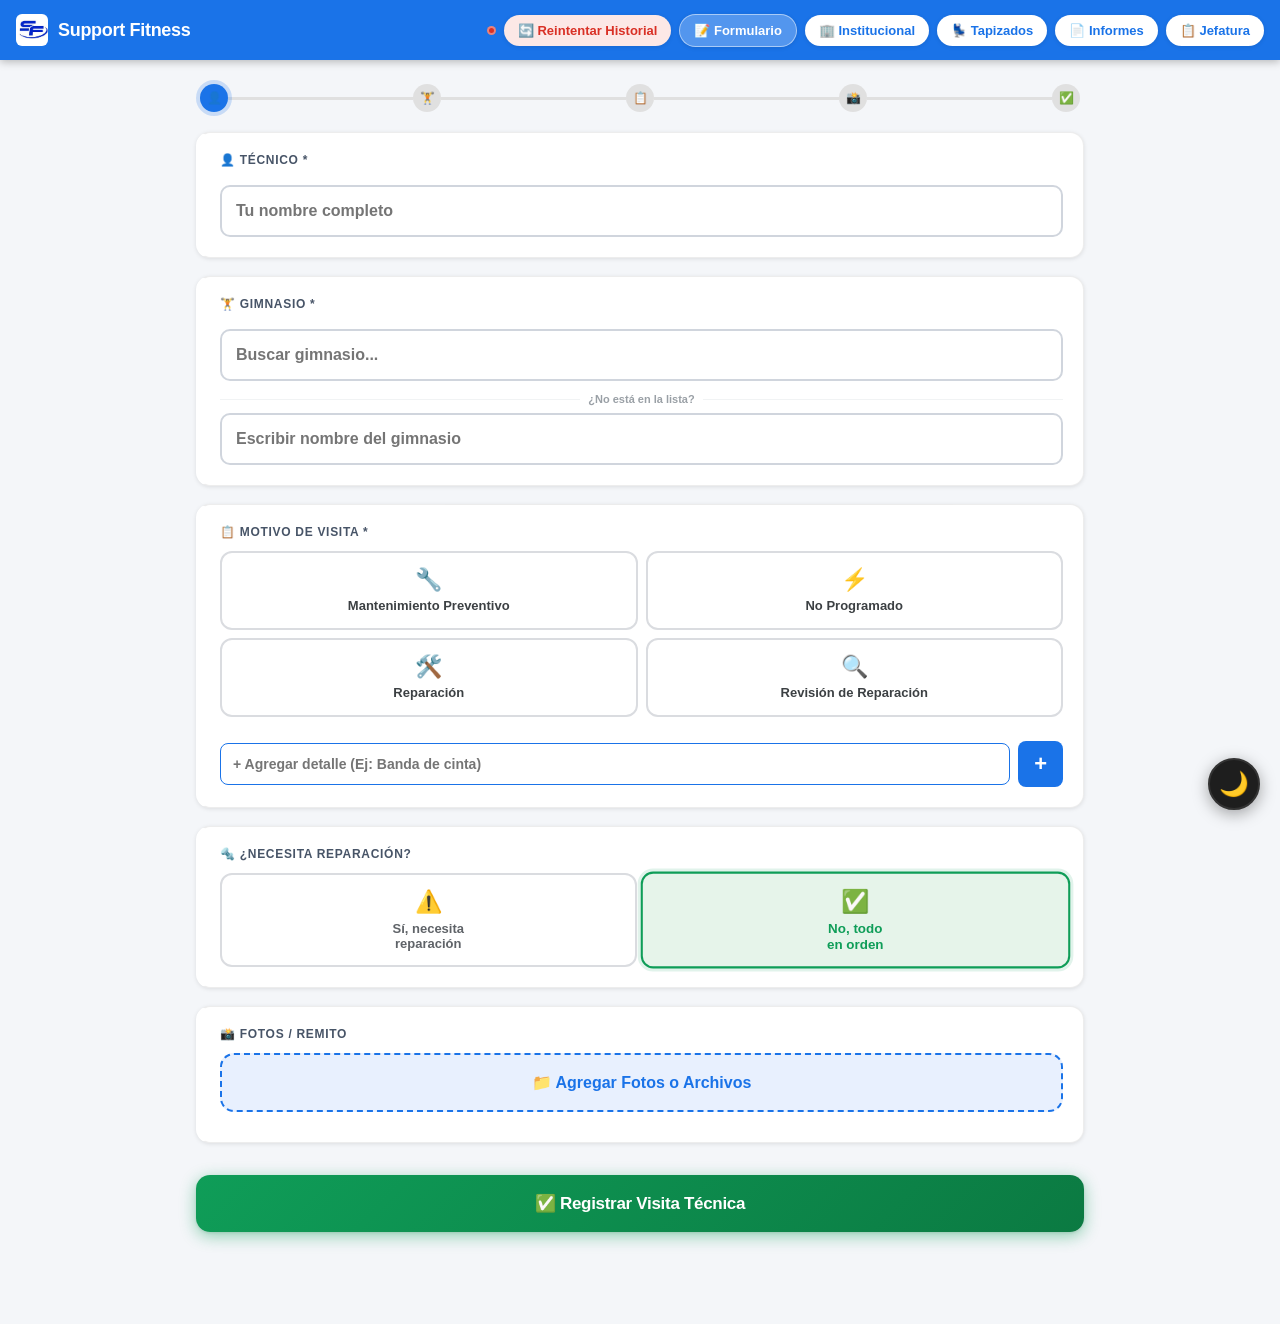
==== commit 54ee832a: "Mejora total de la pagina" ====
--- a/www/index.html
+++ b/www/index.html
@@ -760,5 +760,15 @@
             }
         };
     </script>
+
+    <!-- Service Worker — carga instantánea en visitas repetidas -->
+    <script>
+      if ('serviceWorker' in navigator) {
+        window.addEventListener('load', () => {
+          navigator.serviceWorker.register('/sw.js')
+            .catch(err => console.warn('SW no registrado:', err));
+        });
+      }
+    </script>
 </body>
 </html>
--- a/www/style.css
+++ b/www/style.css
@@ -1583,4 +1583,178 @@
     .kpi-grid { grid-template-columns: 1fr 1fr; gap: 6px; }
     .kpi-value { font-size: 14px !important; }
     .sub-tab { font-size: 12px; padding: 11px 6px; }
-}+}
+
+/* ── Spinner para botones de carga ── */
+@keyframes spin {
+    to { transform: rotate(360deg); }
+}
+
+/* ════════════════════════════════════════════════════════════════
+   FASE 2 — Clases utilitarias (reemplazan inline styles)
+   Uso: class="inf-badge inf-badge--verde" etc.
+   ════════════════════════════════════════════════════════════════ */
+
+/* ── Tipografía ─────────────────────────────────────────────── */
+.inf-text-muted  { font-size:11px; font-weight:700; color:#5f6368; }
+.inf-text-small  { font-size:12px; color:#475467; }
+.inf-text-label  { font-size:11px; font-weight:800; text-transform:uppercase;
+                   letter-spacing:0.4px; color:#5f6368; }
+.inf-text-mono   { font-family:'Courier New', monospace; font-size:12px; }
+
+/* ── Flexbox helpers ────────────────────────────────────────── */
+.inf-flex        { display:flex; align-items:center; }
+.inf-flex-gap    { display:flex; align-items:center; gap:8px; }
+.inf-flex-between{ display:flex; align-items:center; justify-content:space-between; }
+.inf-flex-center { display:flex; align-items:center; justify-content:center; }
+.inf-flex-col    { display:flex; flex-direction:column; }
+.inf-flex-1      { flex:1; min-width:0; }
+.inf-flex-wrap   { flex-wrap:wrap; }
+
+/* ── Badges de estado ───────────────────────────────────────── */
+.inf-badge {
+    display:inline-flex; align-items:center;
+    padding:3px 9px; border-radius:20px;
+    font-size:11px; font-weight:800; white-space:nowrap;
+}
+.inf-badge--verde   { background:#e6f4ea; color:#137333; }
+.inf-badge--rojo    { background:#fce8e6; color:#c5221f; }
+.inf-badge--azul    { background:#e8f0fe; color:#1a73e8; }
+.inf-badge--gris    { background:#f1f3f4; color:#5f6368; }
+.inf-badge--naranja { background:#fef3e2; color:#ea8600; }
+.inf-badge--violeta { background:#f0ebff; color:#6d28d9; }
+
+/* ── Botones de acción en tarjetas ─────────────────────────── */
+.inf-btn {
+    display:inline-flex; align-items:center; justify-content:center; gap:6px;
+    padding:10px 16px; border:none; border-radius:10px;
+    font-size:13px; font-weight:900; cursor:pointer;
+    transition:all 0.18s; white-space:nowrap; min-height:40px;
+    -webkit-tap-highlight-color:transparent;
+}
+.inf-btn:active { transform:scale(0.97); }
+.inf-btn--primario { background:linear-gradient(135deg,#1a73e8,#1155cc); color:white;
+                     box-shadow:0 3px 10px rgba(26,115,232,0.35); }
+.inf-btn--verde    { background:linear-gradient(135deg,#0f9d58,#0b7a42); color:white;
+                     box-shadow:0 3px 10px rgba(15,157,88,0.35); }
+.inf-btn--rojo     { background:linear-gradient(135deg,#d93025,#b31c12); color:white;
+                     box-shadow:0 3px 10px rgba(217,48,37,0.3); }
+.inf-btn--gris     { background:#f1f3f5; color:#3c4043; border:1.5px solid #e0e0e0; }
+.inf-btn--violeta  { background:linear-gradient(135deg,#7c3aed,#6d28d9); color:white;
+                     box-shadow:0 3px 10px rgba(124,58,237,0.35); }
+.inf-btn--full     { width:100%; }
+.inf-btn--sm       { padding:7px 12px; font-size:12px; min-height:32px; }
+
+/* ── Cards / contenedores ───────────────────────────────────── */
+.inf-card-inner {
+    background:var(--inf-bg,#0f172a);
+    border:1px solid var(--inf-border,rgba(255,255,255,0.06));
+    border-radius:14px; padding:16px;
+}
+
+/* ── Vacío / placeholder ────────────────────────────────────── */
+.inf-empty {
+    text-align:center; padding:40px 20px; color:var(--inf-muted,#94a3b8);
+}
+.inf-empty__icon { font-size:36px; margin-bottom:10px; }
+.inf-empty__text { font-weight:700; font-size:15px; }
+.inf-empty__sub  { font-size:13px; margin-top:4px; opacity:0.7; }
+
+/* ── Filas info ─────────────────────────────────────────────── */
+.inf-info-row {
+    display:flex; justify-content:space-between; align-items:baseline;
+    gap:10px; flex-wrap:wrap; margin-bottom:4px;
+}
+.inf-info-label { font-size:12px; font-weight:700; color:var(--inf-sub,#94a3b8); }
+.inf-info-val   { font-size:13px; font-weight:900; color:var(--inf-text,#f1f5f9); }
+
+/* ── Grid de acciones (2 botones lado a lado) ───────────────── */
+.inf-actions-grid {
+    display:grid; grid-template-columns:1fr 1fr; gap:8px; margin-top:10px;
+}
+.inf-actions-grid--3 { grid-template-columns:1fr 1fr 1fr; }
+
+@media (max-width:480px) {
+    .inf-actions-grid, .inf-actions-grid--3 {
+        grid-template-columns:1fr;
+    }
+}
+
+/* ── Spinner de carga inline ─────────────────────────────────── */
+.inf-spinner {
+    display:inline-block; width:16px; height:16px;
+    border:2px solid rgba(255,255,255,0.35);
+    border-top-color:white; border-radius:50%;
+    animation:spin 0.7s linear infinite;
+    vertical-align:middle;
+}
+
+
+/* ════════════════════════════════════════════════════════════════
+   FASE 3 — Mobile UX improvements
+   ════════════════════════════════════════════════════════════════ */
+
+/* ── Touch targets mínimos (WCAG 2.5.5: 44×44px) ──────────────── */
+@media (max-width: 768px) {
+    button, .btn-enviar, .btn-copiar, .btn-mini,
+    .inf-btn, .abono-actions button {
+        min-height: 44px;
+        min-width: 44px;
+    }
+
+    /* Inputs más grandes en mobile */
+    input[type="text"], input[type="number"],
+    input[type="email"], select, textarea {
+        font-size: 16px !important; /* Evita zoom automático en iOS */
+        min-height: 44px;
+        padding: 10px 14px !important;
+    }
+
+    /* Cards de abonos más separadas para no tocar la equivocada */
+    .abono-card { margin-bottom: 12px !important; }
+
+    /* Chips de mes — más grandes en touch */
+    .mes-chip {
+        padding: 8px 16px !important;
+        font-size: 13px !important;
+        min-height: 38px;
+    }
+
+    /* Paginación full-width en mobile */
+    .inf-pagination { flex-direction: column; gap: 8px; }
+    .inf-pagination button { width: 100%; justify-content: center; }
+}
+
+/* ── Prevenir zoom en inputs iOS (font-size < 16px dispara zoom) ─ */
+@supports (-webkit-touch-callout: none) {
+    input, select, textarea {
+        font-size: 16px !important;
+    }
+}
+
+/* ── Feedback táctil — active state más visible en touch ────────── */
+@media (hover: none) {
+    button:active, .inf-btn:active {
+        transform: scale(0.96) !important;
+        opacity: 0.88;
+    }
+}
+
+/* ── Skeleton loader para listas ────────────────────────────────── */
+.inf-skeleton {
+    background: linear-gradient(90deg, 
+        var(--inf-border, rgba(255,255,255,0.06)) 25%, 
+        var(--inf-card, rgba(255,255,255,0.04)) 50%, 
+        var(--inf-border, rgba(255,255,255,0.06)) 75%);
+    background-size: 200% 100%;
+    animation: skeletonShimmer 1.4s infinite;
+    border-radius: 10px;
+}
+@keyframes skeletonShimmer {
+    0%   { background-position: 200% 0; }
+    100% { background-position: -200% 0; }
+}
+.inf-skeleton-line { height: 14px; margin-bottom: 8px; border-radius: 6px; }
+.inf-skeleton-line--short { width: 40%; }
+.inf-skeleton-line--medium { width: 70%; }
+.inf-skeleton-line--full { width: 100%; }
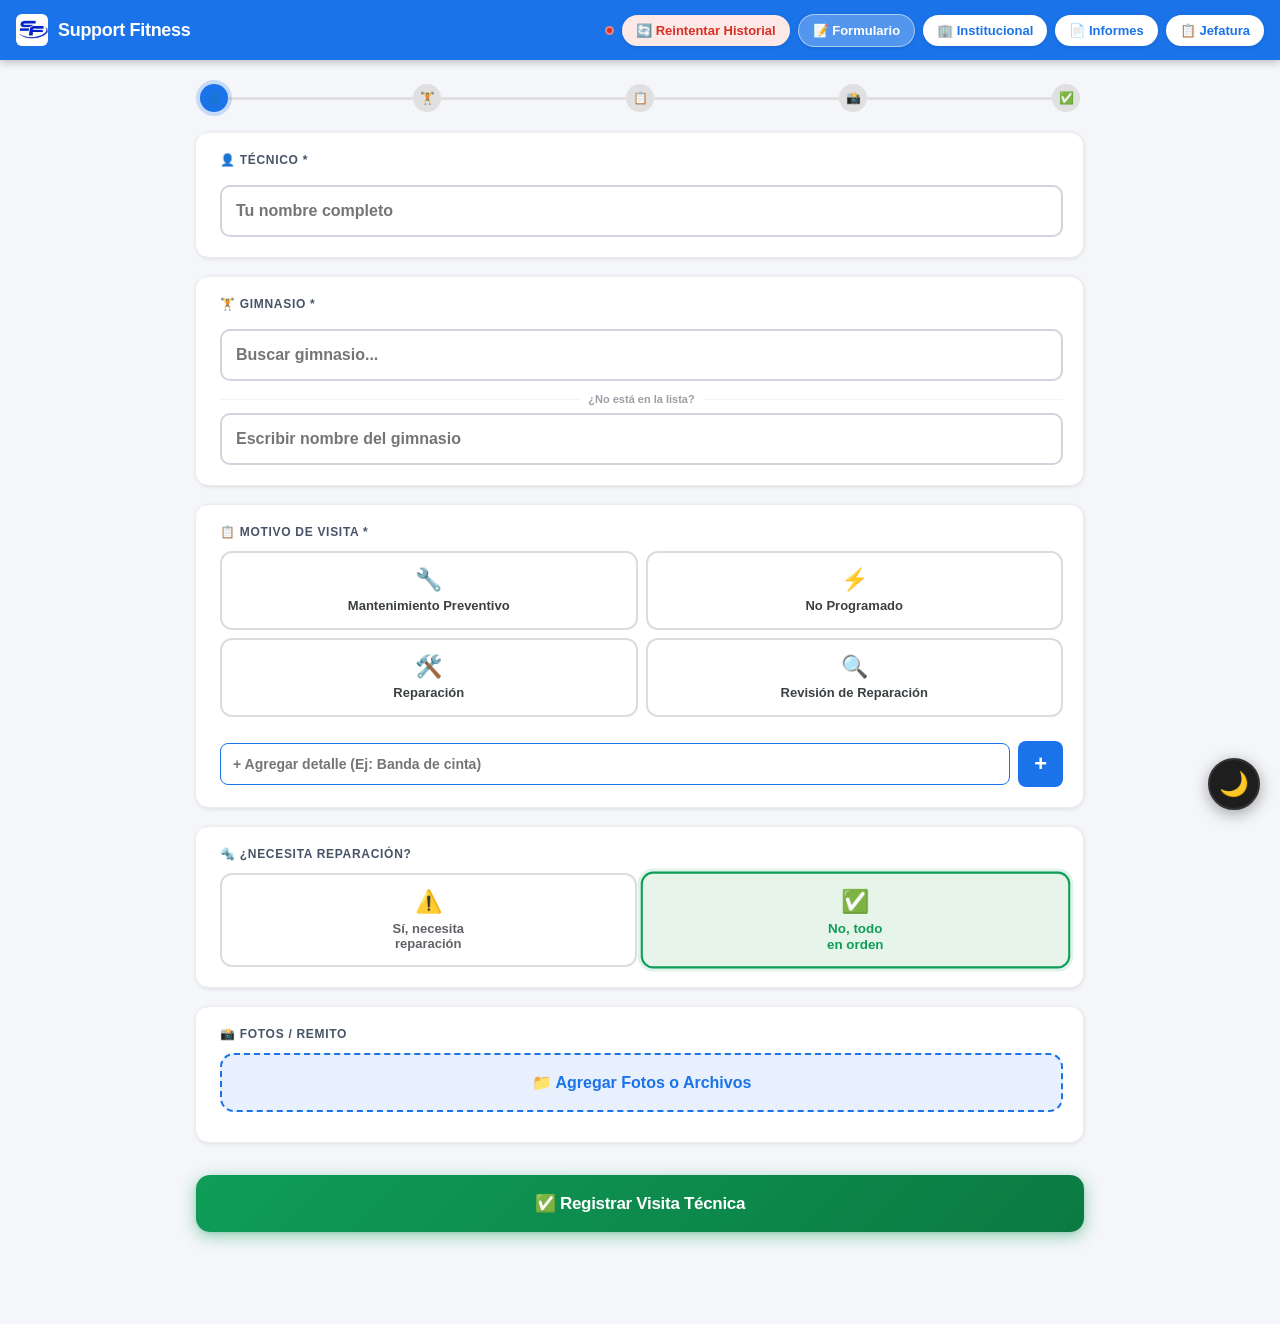
==== commit 01eea916: "Informes" ====
--- a/www/index.html
+++ b/www/index.html
@@ -9,6 +9,7 @@
     <meta name="apple-mobile-web-app-status-bar-style" content="default">
     <title>Visitas Técnicas - Support Fitness</title>
     <link rel="icon" href="assets/logo.jpeg">
+    <script src="/www/Informes/inf-config.js"></script>   <!-- o la ruta relativa correcta -->
     <link rel="stylesheet" href="style.css">
     <script src="nav.js"></script>
     <script src="app.js" defer></script>
@@ -395,6 +396,7 @@
                                placeholder="Buscar gimnasio..."
                                oninput="filtrar(); actualizarProgress()"
                                onfocus="filtrar()"
+                               onblur="setTimeout(()=>_verificarRemitoGym(this.value.trim()), 200)"
                                autocomplete="off"
                                inputmode="search">
                     </div>
@@ -571,7 +573,7 @@
             <div class="modal-sistema-titulo" style="color:#1a73e8;">ℹ️ Aviso</div>
             <div class="modal-sistema-msg" id="msg-alerta"></div>
             <div class="modal-sistema-btns">
-                <button onclick="document.getElementById('modalAlerta').style.display='none'"
+                <button onclick="cerrarAlerta()"
                         class="btn-modal-primario">Entendido</button>
             </div>
         </div>
--- a/www/style.css
+++ b/www/style.css
@@ -1057,6 +1057,62 @@
 
     /* ⚡ LAS CARDS SIGUEN TENIENDO LA SEPARACIÓN QUE QUERÍAS ⚡ */
     .card { padding: 16px; margin-bottom: 25px; }
+
+    /* ── HISTORIAL ANUAL: pantalla completa en celular ── */
+    #modalRegistro .modal-content {
+        width: 100% !important;
+        height: 100% !important;
+        max-width: 100% !important;
+        border-radius: 0 !important;
+        padding: 10px 6px 0 !important;
+        overflow: hidden;
+    }
+    #modalRegistro .modal-header {
+        gap: 6px;
+        padding: 0 6px 10px;
+        flex-wrap: nowrap;
+    }
+    #modal-titulo {
+        font-size: 14px !important;
+        white-space: nowrap;
+        overflow: hidden;
+        text-overflow: ellipsis;
+        min-width: 0;
+    }
+    .cal-nav-btn {
+        width: 32px !important;
+        height: 32px !important;
+        font-size: 14px !important;
+        flex-shrink: 0;
+    }
+    /* Tabla excel: texto más chico, columna nombre más corta */
+    .excel-table {
+        font-size: 10px !important;
+    }
+    .gym-name-cell {
+        max-width: 110px !important;
+        font-size: 9px !important;
+    }
+    .excel-header-row th {
+        font-size: 10px !important;
+    }
+    .excel-subheader-row th {
+        font-size: 9px !important;
+        padding: 5px 3px !important;
+    }
+    .excel-table th, .excel-table td {
+        padding: 6px 3px !important;
+    }
+    /* Botón de zona colapsable más compacto */
+    .zona-header-btn {
+        padding: 10px 12px !important;
+        font-size: 13px !important;
+    }
+    /* Banner de conexión compacto */
+    #contenido-registro > div:first-child {
+        font-size: 11px !important;
+        padding: 6px 10px !important;
+    }
 }
 
 @media (min-width: 769px) {
@@ -1757,4 +1813,13 @@
 .inf-skeleton-line { height: 14px; margin-bottom: 8px; border-radius: 6px; }
 .inf-skeleton-line--short { width: 40%; }
 .inf-skeleton-line--medium { width: 70%; }
-.inf-skeleton-line--full { width: 100%; }+.inf-skeleton-line--full { width: 100%; }
+
+@keyframes slideDown {
+    from { opacity: 0; transform: translateX(-50%) translateY(-20px); }
+    to   { opacity: 1; transform: translateX(-50%) translateY(0); }
+}
+@keyframes slideUp {
+    from { opacity: 1; transform: translateX(-50%) translateY(0); }
+    to   { opacity: 0; transform: translateX(-50%) translateY(-20px); }
+}
